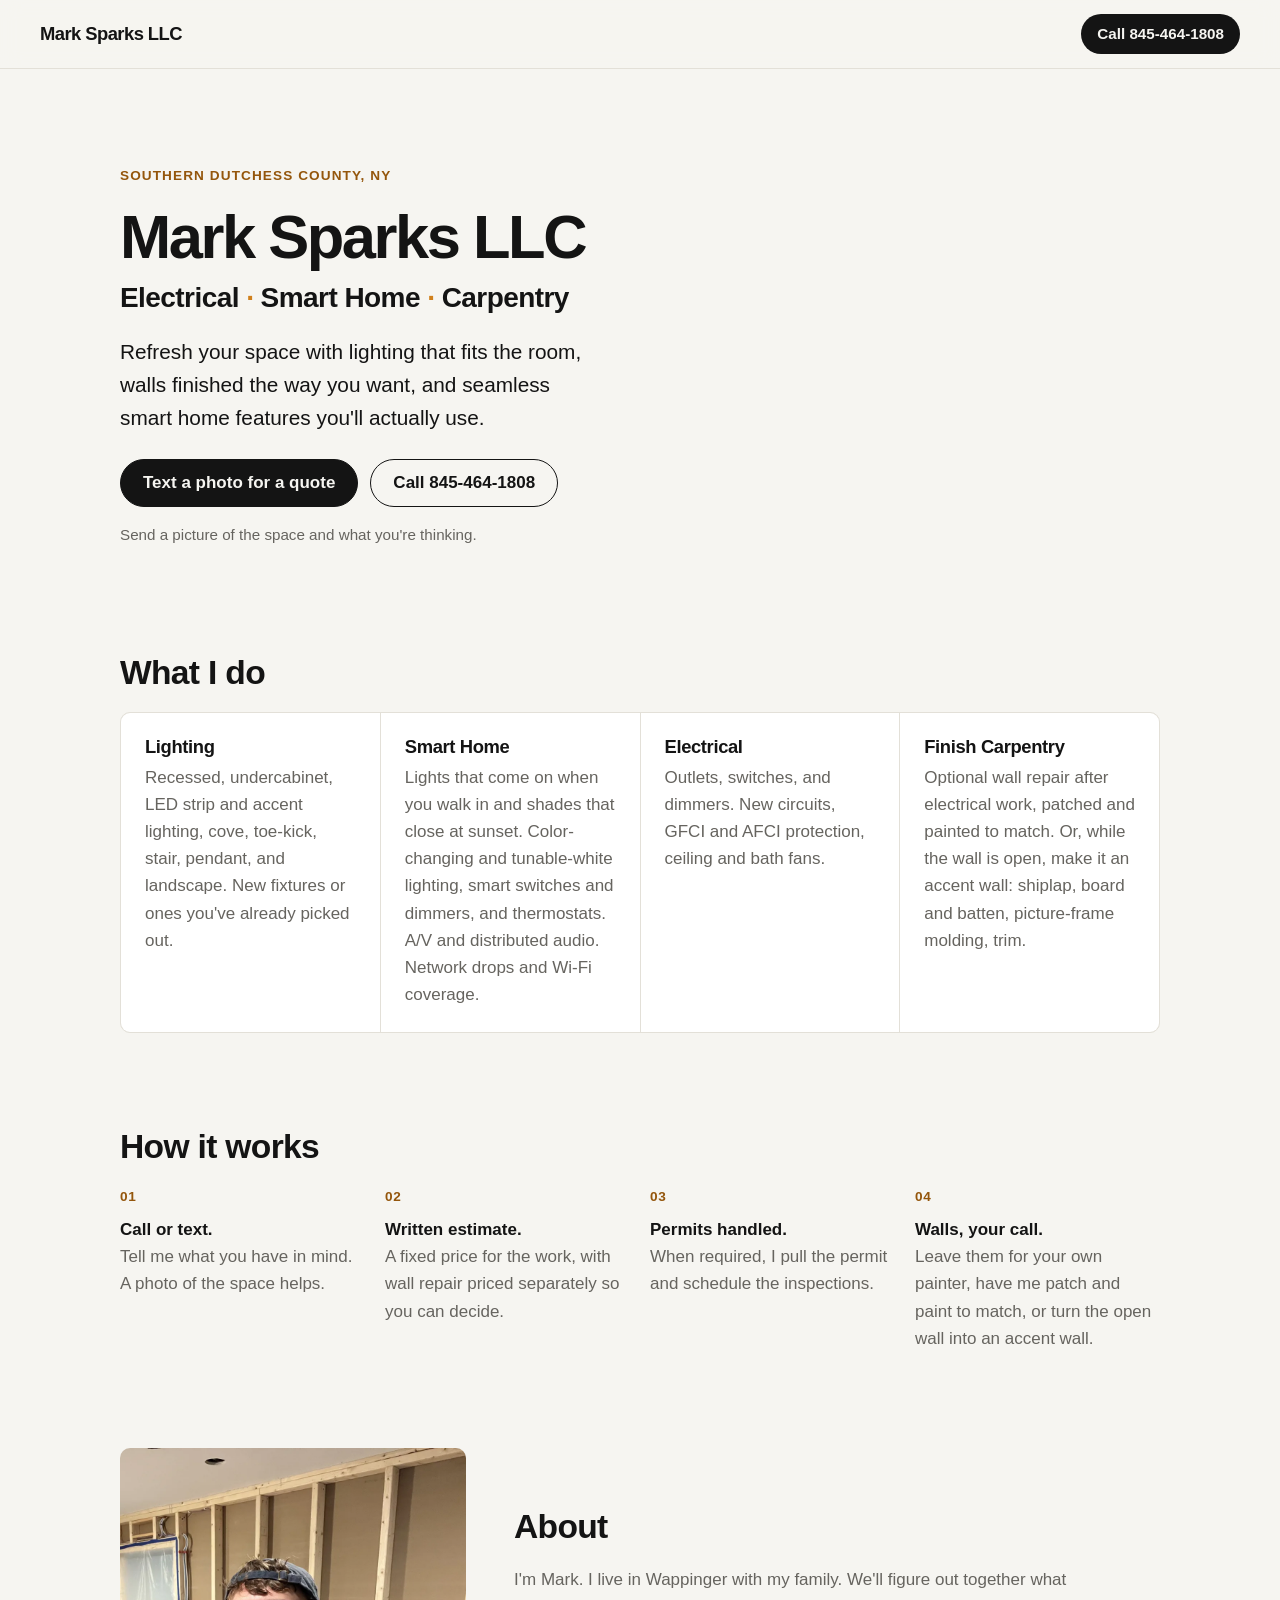
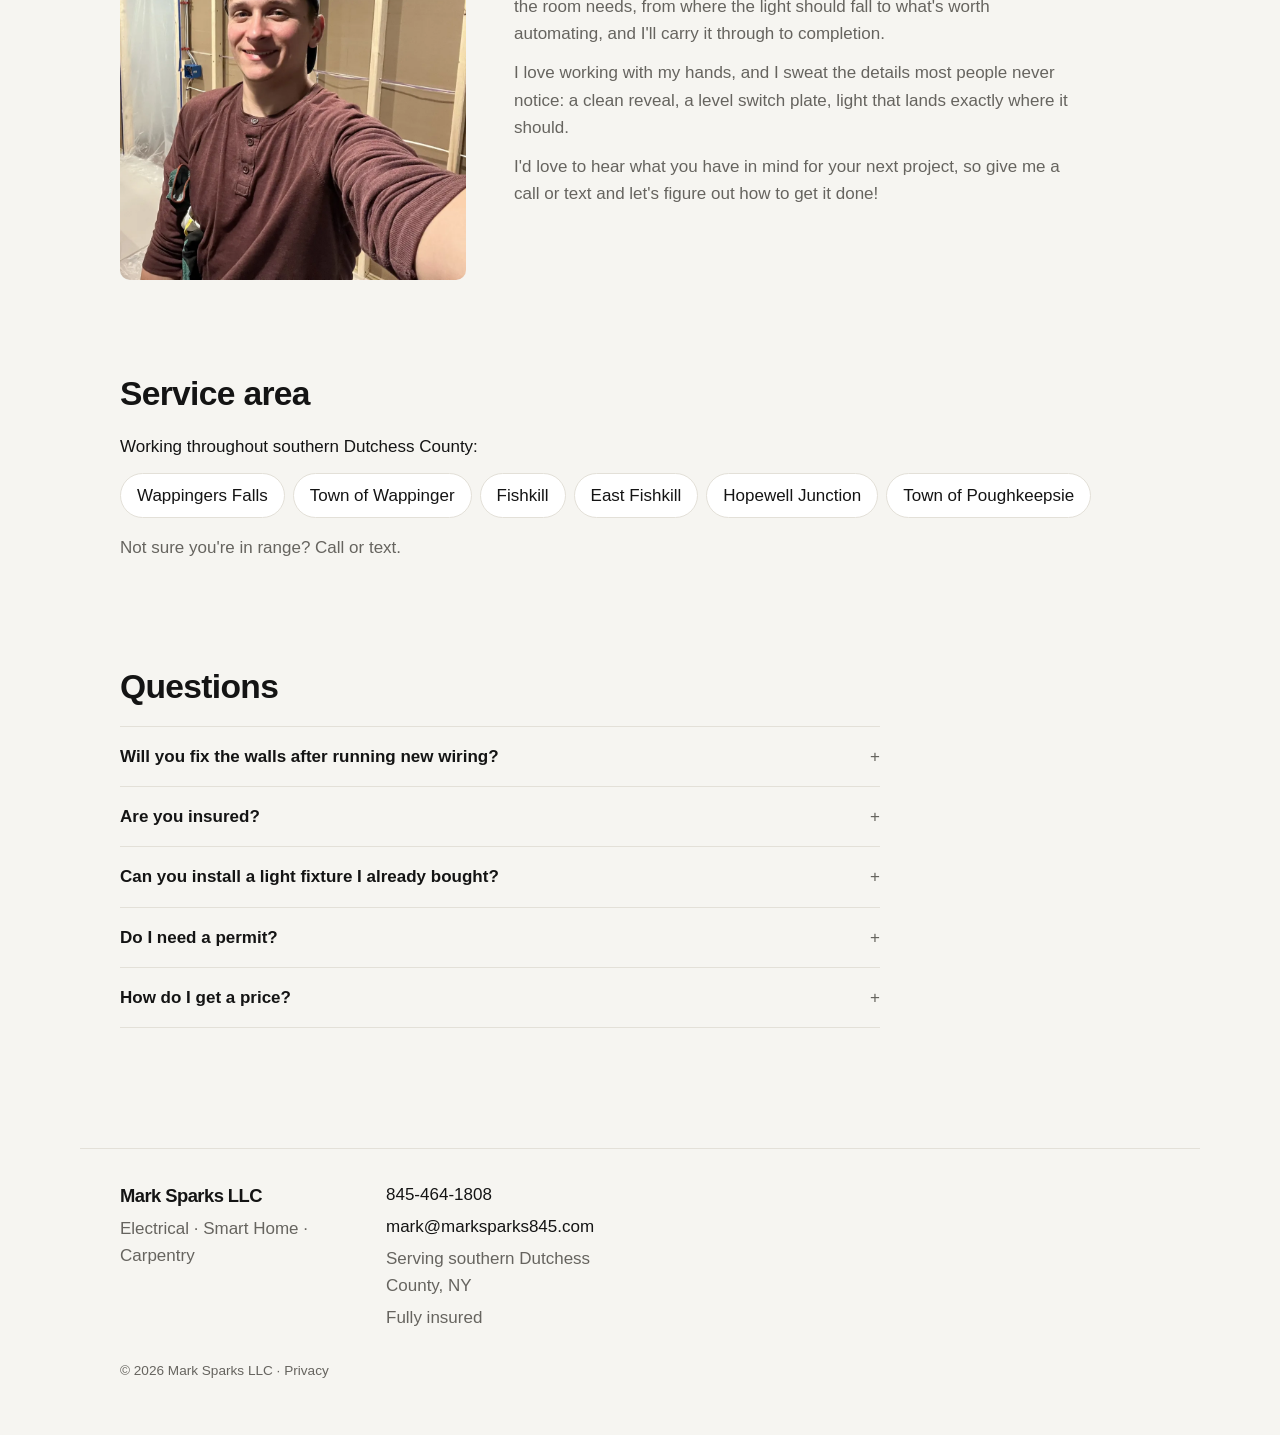
==== src/index.html @ 353a333c "Show the full name, Mark Sparks LLC, in the header, hero, and footer Headline and trades line are si" ====
<!doctype html>
<html lang="en">
<head>
  <meta charset="utf-8">
  <meta name="viewport" content="width=device-width, initial-scale=1">
  <meta http-equiv="Content-Security-Policy" content="default-src 'none'; script-src 'self' https://*.googletagmanager.com; style-src 'self'; img-src 'self' https://*.google-analytics.com https://*.googletagmanager.com; connect-src https://*.google-analytics.com https://*.analytics.google.com https://*.googletagmanager.com; base-uri 'none'; form-action 'none'">
  <meta name="referrer" content="strict-origin-when-cross-origin">
  <title>Mark Sparks · Electrical, Smart Home &amp; Carpentry · Wappingers Falls, NY</title>
  <meta name="description" content="Residential electrical, lighting, smart home, and finish carpentry in southern Dutchess County: Wappingers Falls, Fishkill, East Fishkill, Hopewell Junction, and the Town of Poughkeepsie. Wall repair and accent walls available as an add-on.">
  <link rel="canonical" href="https://marksparks845.com/">

  <meta property="og:type" content="website">
  <meta property="og:title" content="Mark Sparks · Electrical, Smart Home, Carpentry">
  <meta property="og:description" content="Lighting, electrical, and smart home work in southern Dutchess County. Wall repair and accent walls available too.">
  <meta property="og:url" content="https://marksparks845.com/">
  <meta property="og:image" content="https://marksparks845.com/photos/og.jpg">
  <meta name="twitter:card" content="summary_large_image">

  <link rel="icon" type="image/png" sizes="32x32" href="icons/favicon-32.png">
  <link rel="icon" type="image/png" sizes="192x192" href="icons/icon-192.png">
  <link rel="apple-touch-icon" href="icons/apple-touch-icon.png">
  <meta name="theme-color" content="#f6f5f1">
  <link rel="stylesheet" href="styles.css">
  <script src="analytics.js" defer></script>

  <script type="application/ld+json">
  {
    "@context": "https://schema.org",
    "@type": "Electrician",
    "name": "Mark Sparks",
    "legalName": "Mark Sparks LLC",
    "url": "https://marksparks845.com/",
    "telephone": "+1-845-464-1808",
    "email": "mark@marksparks845.com",
    "image": "https://marksparks845.com/photos/og.jpg",
    "areaServed": [
      { "@type": "Place", "name": "Wappingers Falls, NY" },
      { "@type": "Place", "name": "Town of Wappinger, NY" },
      { "@type": "Place", "name": "Fishkill, NY" },
      { "@type": "Place", "name": "East Fishkill, NY" },
      { "@type": "Place", "name": "Hopewell Junction, NY" },
      { "@type": "Place", "name": "Town of Poughkeepsie, NY" }
    ],
    "knowsAbout": ["Lighting installation", "Recessed lighting", "Undercabinet lighting", "LED strip lighting", "Color-changing lighting", "Smart home", "Electrical wiring", "Finish carpentry", "Accent walls"]
  }
  </script>
</head>
<body>

<header class="bar">
  <a class="wordmark" href="#top">Mark Sparks LLC</a>
  <a class="bar-call" href="tel:+18454641808" aria-label="Call 845-464-1808">Call 845-464-1808</a>
</header>

<main id="top">

  <section class="hero">
    <div class="hero-text">
      <p class="eyebrow">Southern Dutchess County, NY</p>
      <h1>Mark Sparks LLC</h1>
      <p class="trades">Electrical <span class="dot" aria-hidden="true">·</span> Smart&nbsp;Home <span class="dot" aria-hidden="true">·</span> Carpentry</p>
      <p class="pitch">Refresh your space with lighting that fits the room, walls finished the way you want, and seamless smart home features you'll actually use.</p>
      <div class="actions">
        <a class="btn btn-primary" href="sms:+18454641808?&amp;body=Hi%20Mark%2C%20here%27s%20a%20photo%20of%20the%20project%3A%20">Text a photo for a quote</a>
        <a class="btn" href="tel:+18454641808">Call 845-464-1808</a>
      </div>
      <p class="hint">Send a picture of the space and what you're thinking.</p>
    </div>

    <figure class="carousel" id="carousel" aria-roledescription="carousel" aria-label="Recent work">
      <div class="car-frame">
        <button class="car-open" id="car-open" type="button" aria-label="View larger">
          <img id="car-img" alt="" sizes="(min-width: 900px) 50vw, 100vw">
        </button>
        <button class="car-nav car-prev" id="car-prev" type="button" aria-label="Previous photo">‹</button>
        <button class="car-nav car-next" id="car-next" type="button" aria-label="Next photo">›</button>
      </div>
      <figcaption class="car-cap">
        <span id="car-cap" aria-live="polite"></span>
        <span class="car-count" id="car-count"></span>
      </figcaption>
    </figure>
  </section>

  <section class="services" id="services">
    <h2>What I do</h2>
    <div class="service-grid">
      <article>
        <h3>Lighting</h3>
        <p>Recessed, undercabinet, LED strip and accent lighting, cove, toe-kick, stair, pendant, and landscape. New fixtures or ones you've already picked out.</p>
      </article>
      <article>
        <h3>Smart Home</h3>
        <p>Lights that come on when you walk in and shades that close at sunset. Color-changing and tunable-white lighting, smart switches and dimmers, and thermostats. A/V and distributed audio. Network drops and Wi-Fi coverage.</p>
      </article>
      <article>
        <h3>Electrical</h3>
        <p>Outlets, switches, and dimmers. New circuits, GFCI and AFCI protection, ceiling and bath fans.</p>
      </article>
      <article>
        <h3>Finish Carpentry</h3>
        <p>Optional wall repair after electrical work, patched and painted to match. Or, while the wall is open, make it an accent wall: shiplap, board and batten, picture-frame molding, trim.</p>
      </article>
    </div>
  </section>

  <section class="work" id="work" aria-labelledby="work-h" hidden>
    <h2 id="work-h">Recent work</h2>
    <div class="gallery" id="gallery"></div>
    <div class="gallery-sentinel" id="gallery-sentinel" aria-hidden="true"></div>
  </section>

  <section class="how">
    <h2>How it works</h2>
    <ol class="steps">
      <li><strong>Call or text.</strong> Tell me what you have in mind. A photo of the space helps.</li>
      <li><strong>Written estimate.</strong> A fixed price for the work, with wall repair priced separately so you can decide.</li>
      <li><strong>Permits handled.</strong> When required, I pull the permit and schedule the inspections.</li>
      <li><strong>Walls, your call.</strong> Leave them for your own painter, have me patch and paint to match, or turn the open wall into an accent wall.</li>
    </ol>
  </section>

  <section class="about" id="about">
    <figure class="about-photo">
      <img src="photos/about-1200.webp" alt="Mark on a job, standing in front of a framed wall with new wiring run through the studs" width="960" height="1200" loading="lazy">
    </figure>
    <div class="about-text">
      <h2>About</h2>
      <p>I'm Mark. I live in Wappinger with my family. We'll figure out together what the room needs, from where the light should fall to what's worth automating, and I'll carry it through to completion.</p>
      <p>I love working with my hands, and I sweat the details most people never notice: a clean reveal, a level switch plate, light that lands exactly where it should.</p>
      <p>I'd love to hear what you have in mind for your next project, so give me a call or text and let's figure out how to get it done!</p>
    </div>
  </section>

  <section class="area" id="area">
    <h2>Service area</h2>
    <p>Working throughout southern Dutchess County:</p>
    <ul class="towns">
      <li>Wappingers Falls</li>
      <li>Town of Wappinger</li>
      <li>Fishkill</li>
      <li>East Fishkill</li>
      <li>Hopewell Junction</li>
      <li>Town of Poughkeepsie</li>
    </ul>
    <p class="muted">Not sure you're in range? Call or text.</p>
  </section>

  <section class="faq" id="faq">
    <h2>Questions</h2>
    <details>
      <summary>Will you fix the walls after running new wiring?</summary>
      <p>If you want me to. Wall repair is its own line on the estimate, so you can have me patch, sand, and paint to match, handle it yourself, or turn it into an accent wall while it's open.</p>
    </details>
    <details>
      <summary>Are you insured?</summary>
      <p>Yes, fully insured. I can send a certificate of insurance before the job starts.</p>
    </details>
    <details>
      <summary>Can you install a light fixture I already bought?</summary>
      <p>Yes, as long as it's UL or ETL listed. Look for the mark on the box or the label. The National Electrical Code (NEC) requires listed fixtures, and a lot of what's sold on online marketplaces isn't. If you're not sure, send me the link before you buy, or I can source one for you.</p>
    </details>
    <details>
      <summary>Do I need a permit?</summary>
      <p>It depends on the scope of the work. If your job needs one, I handle the application and the town inspection.</p>
    </details>
    <details>
      <summary>How do I get a price?</summary>
      <p>Call or text and tell me what you have in mind. A photo of the space helps. I'll follow up to talk it through or set up a time to take a look.</p>
    </details>
  </section>

</main>

<footer class="footer">
  <div>
    <p class="wordmark">Mark Sparks LLC</p>
    <p class="muted">Electrical · Smart Home · Carpentry</p>
  </div>
  <div>
    <p><a href="tel:+18454641808">845-464-1808</a></p>
    <p><a href="mailto:mark@marksparks845.com">mark@marksparks845.com</a></p>
    <p class="muted">Serving southern Dutchess County, NY</p>
    <p class="muted">Fully insured</p>
  </div>
  <p class="legal muted">© <span id="year">2026</span> Mark Sparks LLC · <a href="privacy.html">Privacy</a></p>
</footer>

<dialog class="lightbox" id="lightbox" aria-label="Photo viewer">
  <button class="lb-close" data-lb="close" aria-label="Close">×</button>
  <button class="lb-nav lb-prev" data-lb="prev" aria-label="Previous photo">‹</button>
  <figure>
    <img id="lb-img" alt="">
    <figcaption id="lb-cap"></figcaption>
  </figure>
  <button class="lb-nav lb-next" data-lb="next" aria-label="Next photo">›</button>
</dialog>

<script src="gallery.js"></script>
<script src="app.js"></script>
</body>
</html>
---- src/styles.css ----
:root {
  --bg: #f6f5f1;
  --surface: #ffffff;
  --ink: #141414;
  --muted: #66645f;
  --line: #e3e0d8;
  --accent: #d0801c;       /* warm lamp amber, decorative only */
  --accent-ink: #94560c;   /* amber dark enough for text */
  --radius: 10px;
  --max: 1120px;
  --gutter: clamp(16px, 4vw, 40px);
  --font: "Inter", -apple-system, BlinkMacSystemFont, "SF Pro Text", "Segoe UI", Roboto,
          "Helvetica Neue", Arial, sans-serif;
}

*, *::before, *::after { box-sizing: border-box; }

html { scroll-behavior: smooth; -webkit-text-size-adjust: 100%; }

body {
  margin: 0;
  background: var(--bg);
  color: var(--ink);
  font: 17px/1.6 var(--font);
  -webkit-font-smoothing: antialiased;
}

img { max-width: 100%; display: block; }
a { color: inherit; }

h1, h2, h3 { line-height: 1.1; letter-spacing: -0.02em; margin: 0; }
h2 { font-size: clamp(1.6rem, 3vw, 2.1rem); font-weight: 650; margin-bottom: 1.25rem; }
h3 { font-size: 1.15rem; font-weight: 650; margin-bottom: 0.4rem; }
p { margin: 0 0 0.75rem; }

.muted { color: var(--muted); }

/* ---------- Top bar ---------- */

.bar {
  position: sticky; top: 0; z-index: 10;
  display: flex; justify-content: space-between; align-items: center;
  padding: 14px var(--gutter);
  background: color-mix(in srgb, var(--bg) 88%, transparent);
  backdrop-filter: saturate(1.4) blur(10px);
  -webkit-backdrop-filter: saturate(1.4) blur(10px);
  border-bottom: 1px solid var(--line);
}
.wordmark {
  font-weight: 750; letter-spacing: -0.03em; font-size: 1.15rem;
  text-decoration: none; margin: 0;
}
@media (max-width: 374px) {
  .wordmark { font-size: 1rem; }
  .bar-call { padding: 0 12px; font-size: 0.85rem; }
}
.bar-call {
  display: inline-flex; align-items: center;
  min-height: 40px; padding: 0 16px;
  border-radius: 999px;
  background: var(--ink); color: var(--bg);
  font-weight: 600; font-size: 0.95rem; text-decoration: none;
  font-variant-numeric: tabular-nums;
}

/* ---------- Layout ---------- */

main > section {
  max-width: var(--max);
  margin: 0 auto;
  padding: clamp(48px, 8vw, 96px) var(--gutter) 0;
  scroll-margin-top: 64px;  /* clear the sticky bar on anchor jumps */
}

/* ---------- Hero ---------- */

.hero {
  display: grid;
  grid-template-columns: minmax(0, 1fr);
  gap: clamp(32px, 5vw, 64px);
  align-items: center;
}
@media (min-width: 900px) {
  .hero { grid-template-columns: minmax(0, 1fr) minmax(0, 1fr); }
}

.eyebrow {
  color: var(--accent-ink);
  font-weight: 600; font-size: 0.85rem;
  letter-spacing: 0.08em; text-transform: uppercase;
  margin-bottom: 1rem;
}
.hero h1 {
  font-size: clamp(2.1rem, 10.5vw, 5rem);
  font-weight: 750;
  letter-spacing: -0.04em;
  margin-bottom: 0.6rem;
}
.trades {
  font-size: clamp(1rem, 5.2vw, 2rem);
  font-weight: 600;
  letter-spacing: -0.02em;
  line-height: 1.25;
  margin-bottom: 1.25rem;
}
.dot { color: var(--accent); }
@media (min-width: 900px) {
  /* Half-width column: keep the name and the trades each on one line */
  .hero h1 { font-size: clamp(2.6rem, 4.8vw, 4rem); }
  .trades { font-size: clamp(1.3rem, 2.2vw, 1.75rem); white-space: nowrap; }
}
.pitch { font-size: clamp(1.1rem, 2vw, 1.3rem); color: var(--ink); max-width: 40ch; }
.hint { color: var(--muted); font-size: 0.95rem; max-width: 60ch; margin-top: 1rem; }

.actions { display: flex; flex-wrap: wrap; gap: 12px; margin-top: 1.5rem; }
.btn {
  display: inline-flex; align-items: center; justify-content: center;
  min-height: 48px; padding: 0 22px;
  border-radius: 999px;
  border: 1.5px solid var(--ink);
  font-weight: 600; text-decoration: none;
  transition: transform 0.15s ease, background 0.15s ease;
}
.btn:hover { transform: translateY(-1px); }
.btn-primary { background: var(--ink); color: var(--bg); }
@media (max-width: 599px) {
  .actions .btn { flex: 1 1 100%; }
}


/* ---------- Carousel ---------- */

.carousel { margin: 0; }
.car-frame {
  position: relative;
  aspect-ratio: 4 / 3;
  border-radius: var(--radius);
  overflow: hidden;
  background: var(--line);
}
.car-open {
  display: block; width: 100%; height: 100%;
  padding: 0; border: 0; background: none; cursor: zoom-in;
}
.car-open img {
  width: 100%; height: 100%; object-fit: cover;
  transition: opacity 0.25s ease;
}
.car-open img.fading { opacity: 0; }
.car-open img.portrait { object-fit: contain; }
.car-nav {
  position: absolute; top: 50%; transform: translateY(-50%);
  width: 44px; height: 44px; border-radius: 50%; border: 0;
  background: rgba(246, 245, 241, 0.88); color: var(--ink);
  font: 400 1.6rem/1 var(--font); cursor: pointer;
  display: grid; place-items: center; padding-bottom: 3px;
  box-shadow: 0 1px 4px rgba(0, 0, 0, 0.15);
}
.car-nav:hover { background: #fff; }
.car-prev { left: 12px; }
.car-next { right: 12px; }
.car-cap {
  display: flex; justify-content: space-between; align-items: baseline; gap: 16px;
  min-height: 3.2em;              /* room for a two-line caption without the page jumping */
  padding-top: 10px;
  color: var(--muted); font-size: 0.95rem; line-height: 1.4;
}
.car-count { flex: none; font-variant-numeric: tabular-nums; font-size: 0.85rem; }

/* ---------- Services ---------- */

.service-grid {
  display: grid;
  grid-template-columns: 1fr;
  gap: 1px;
  background: var(--line);
  border: 1px solid var(--line);
  border-radius: var(--radius);
  overflow: hidden;
}
.service-grid article { background: var(--surface); padding: 24px; }
.service-grid p { color: var(--muted); margin: 0; }

/* ---------- Gallery ---------- */

.gallery {
  display: grid;
  grid-template-columns: repeat(auto-fill, minmax(min(100%, 260px), 1fr));
  gap: 12px;
}
.tile {
  position: relative; display: block;
  padding: 0; border: 0; cursor: zoom-in;
  background: var(--line);
  border-radius: var(--radius); overflow: hidden;
  aspect-ratio: 4 / 3;
}
.tile img {
  width: 100%; height: 100%; object-fit: cover;
  transition: transform 0.4s ease, opacity 0.4s ease;
  opacity: 0;
}
.tile img.loaded { opacity: 1; }
.tile:hover img { transform: scale(1.03); }
.tile-cap {
  position: absolute; inset: auto 0 0 0;
  padding: 28px 12px 10px;
  color: #fff; font-size: 0.85rem; text-align: left; line-height: 1.3;
  background: linear-gradient(transparent, rgba(0,0,0,0.55));
}
.tile-cap span { display: block; opacity: 0.8; font-size: 0.78rem; }
.gallery-sentinel { height: 1px; }
@media (max-width: 599px) {
  .gallery { grid-template-columns: repeat(2, minmax(0, 1fr)); gap: 8px; }
  .tile-cap { font-size: 0.75rem; padding: 20px 8px 6px; }
  .tile-cap span { display: none; }
}

/* ---------- How it works ---------- */

.steps {
  list-style: none; padding: 0; margin: 0;
  display: grid; gap: 20px;
  grid-template-columns: 1fr;
  counter-reset: step;
}
.steps li { counter-increment: step; color: var(--muted); }
.steps li::before {
  content: counter(step, decimal-leading-zero);
  display: block; margin-bottom: 0.5rem;
  color: var(--accent-ink); font-weight: 700; font-size: 0.85rem; letter-spacing: 0.05em;
}
.steps strong { color: var(--ink); display: block; }

/* Four-item rows: 4 across, 2x2, or stacked */
@media (min-width: 600px) {
  .service-grid, .steps { grid-template-columns: repeat(2, minmax(0, 1fr)); }
}
@media (min-width: 1000px) {
  .service-grid, .steps { grid-template-columns: repeat(4, minmax(0, 1fr)); }
}

/* ---------- About ---------- */

.about { display: grid; gap: clamp(24px, 4vw, 48px); align-items: center; }
.about-text { max-width: 60ch; }
.about-text p { color: var(--muted); }
.about-photo { margin: 0; }
.about-photo img { width: 100%; height: auto; border-radius: var(--radius); }
@media (max-width: 899px) {
  .about-photo { max-width: 360px; order: 1; }
}
@media (min-width: 900px) {
  .about:has(.about-photo) { grid-template-columns: minmax(0, 0.75fr) minmax(0, 1.4fr); }
}

/* ---------- Area ---------- */

.towns {
  list-style: none; padding: 0; margin: 0 0 1rem;
  display: flex; flex-wrap: wrap; gap: 8px;
}
.towns li {
  padding: 8px 16px;
  border: 1px solid var(--line); border-radius: 999px;
  background: var(--surface);
  font-weight: 500;
}

/* ---------- FAQ ---------- */

.faq details { border-top: 1px solid var(--line); padding: 16px 0; max-width: 760px; }
.faq details:last-of-type { border-bottom: 1px solid var(--line); }
.faq summary {
  cursor: pointer; font-weight: 600; list-style: none;
  display: flex; justify-content: space-between; gap: 16px;
}
.faq summary::-webkit-details-marker { display: none; }
.faq summary::after { content: "+"; color: var(--muted); font-weight: 400; }
.faq details[open] summary::after { content: "−"; }
.faq details p { color: var(--muted); margin: 0.75rem 0 0; }

/* ---------- Prose (privacy page) ---------- */

.prose > * { max-width: 68ch; }
.prose h1 { font-size: clamp(2rem, 5vw, 2.8rem); font-weight: 750; letter-spacing: -0.03em; margin-bottom: 1.25rem; }
.prose a { text-decoration: underline; text-underline-offset: 2px; }

/* ---------- Footer ---------- */

.footer {
  max-width: var(--max);
  margin: clamp(64px, 10vw, 120px) auto 0;
  padding: 32px var(--gutter) 48px;
  border-top: 1px solid var(--line);
  display: grid; gap: 24px;
  grid-template-columns: repeat(auto-fit, minmax(220px, 1fr));
}
.footer p { margin: 0 0 0.3rem; }
.footer a { text-decoration: none; }
.footer a:hover { text-decoration: underline; }
.legal { grid-column: 1 / -1; font-size: 0.85rem; }

/* ---------- Lightbox ---------- */

.lightbox {
  width: 100vw; height: 100vh; max-width: none; max-height: none;
  margin: 0; padding: 0; border: 0;
  background: rgba(10, 10, 10, 0.94);
  color: #fff;
}
.lightbox[open] { display: flex; align-items: center; justify-content: center; }
.lightbox::backdrop { background: transparent; }
.lightbox figure { margin: 0; max-width: 92vw; }
.lightbox img { max-width: 92vw; max-height: 82vh; width: auto; height: auto; margin: 0 auto; border-radius: 6px; }
.lightbox figcaption { text-align: center; margin-top: 12px; font-size: 0.95rem; opacity: 0.85; }
.lightbox button {
  position: absolute; background: none; border: 0; color: #fff;
  font: 300 2.5rem/1 var(--font); cursor: pointer; padding: 16px; opacity: 0.8;
}
.lightbox button:hover { opacity: 1; }
.lb-close { top: 8px; right: 12px; }
.lb-prev { left: 4px; top: 50%; transform: translateY(-50%); }
.lb-next { right: 4px; top: 50%; transform: translateY(-50%); }

@media (prefers-reduced-motion: reduce) {
  * { transition: none !important; scroll-behavior: auto !important; }
}
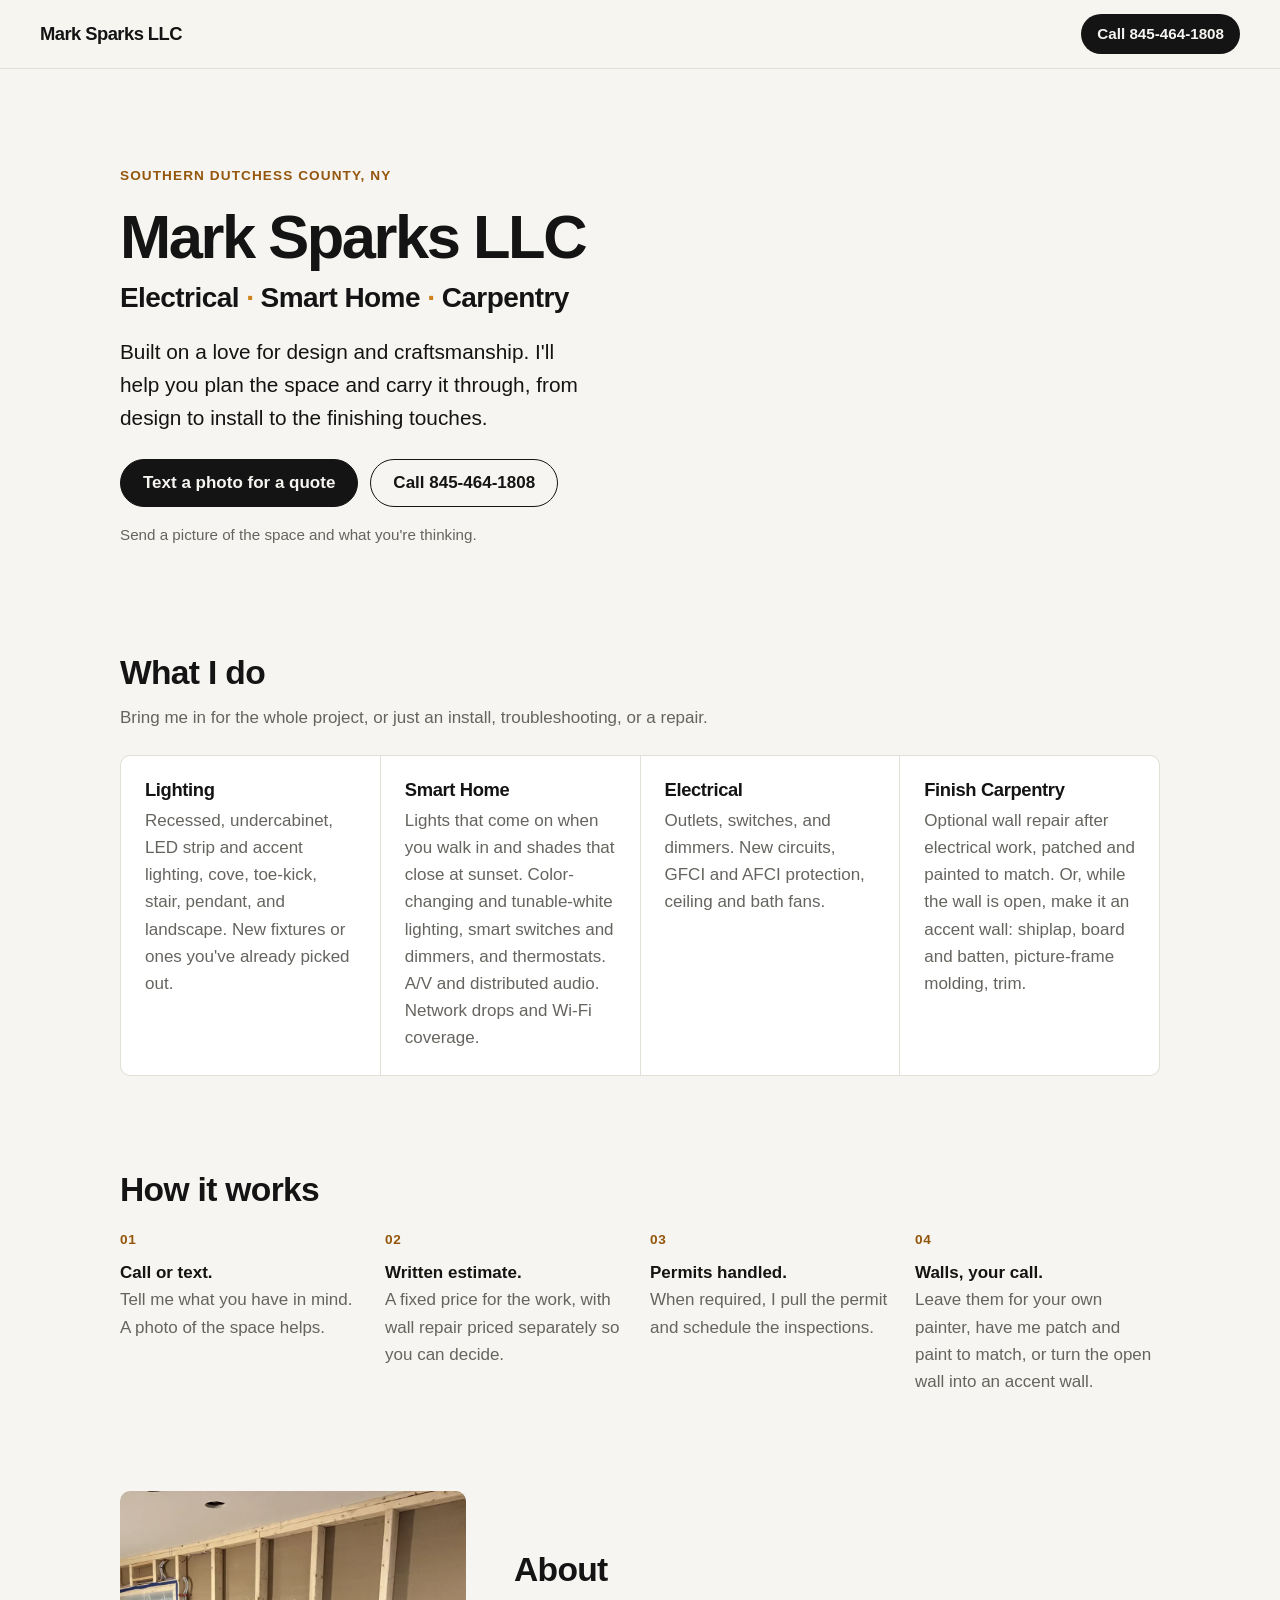
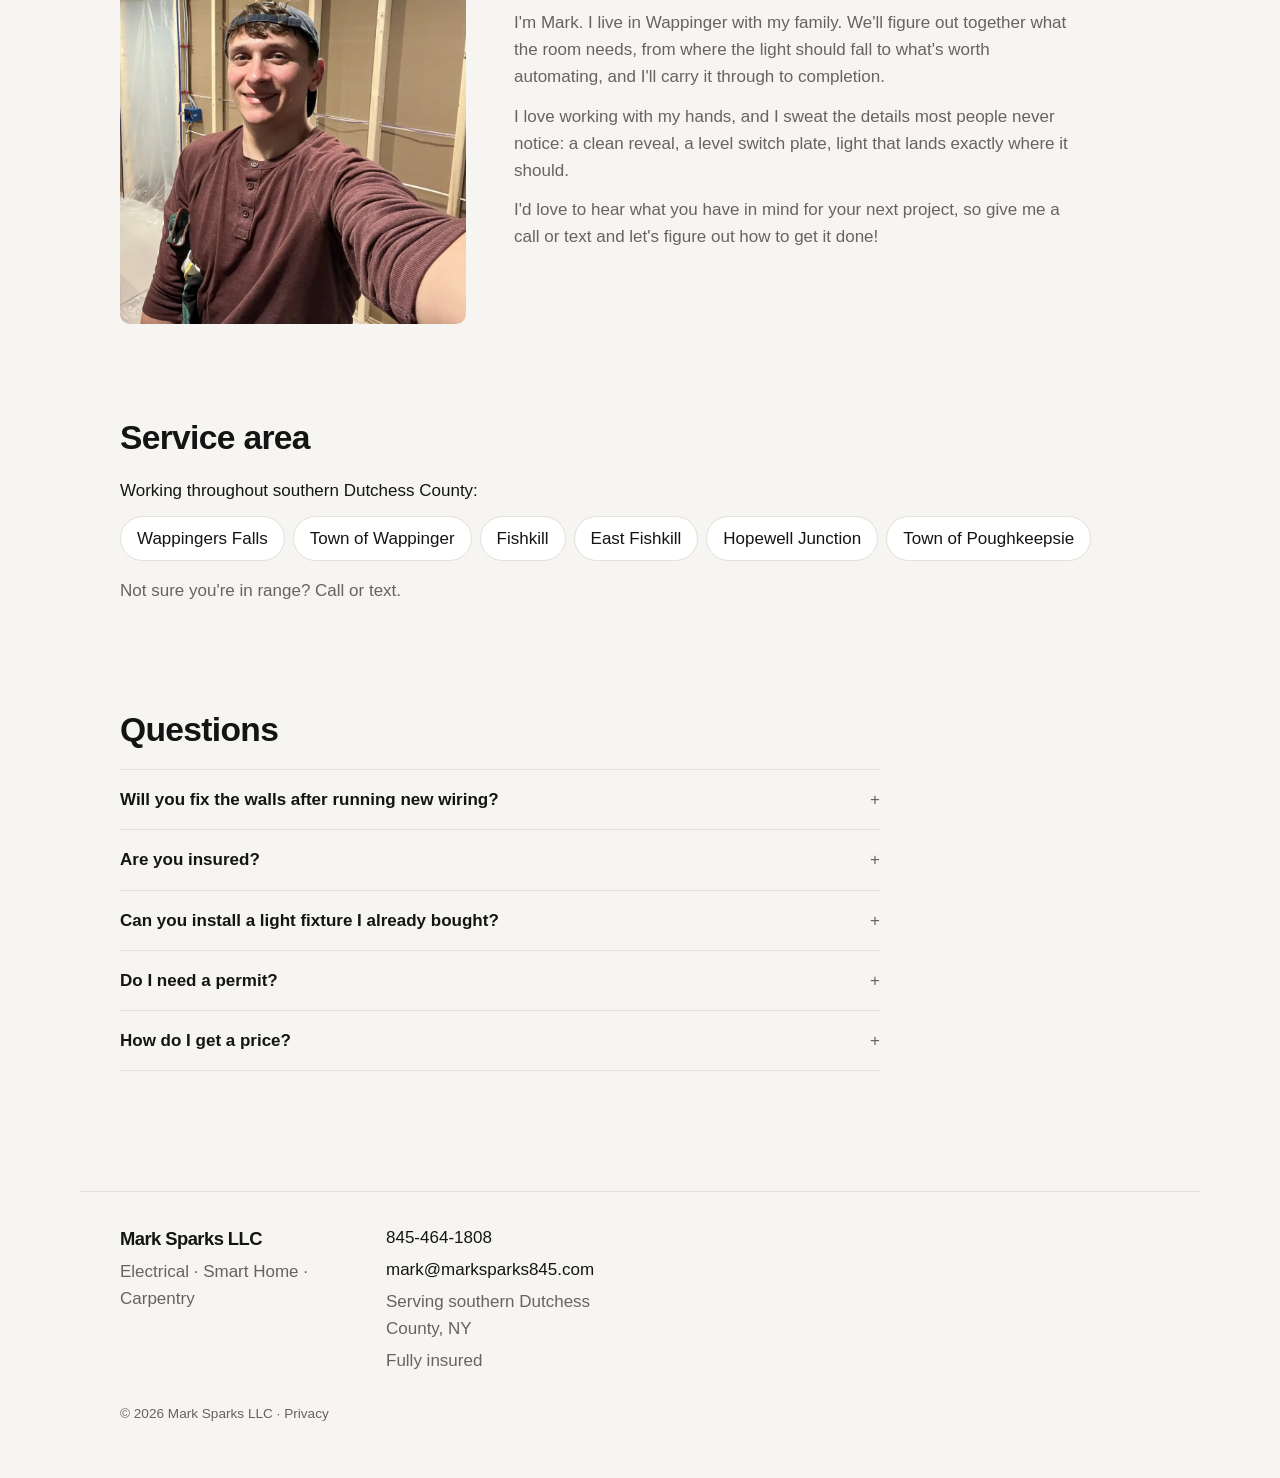
==== commit 09d4dc74: "Lead with design and craftsmanship; small jobs welcome under What I do Co-Authored-By: Claude Opus 5" ====
--- a/src/index.html
+++ b/src/index.html
@@ -59,7 +59,7 @@
       <p class="eyebrow">Southern Dutchess County, NY</p>
       <h1>Mark Sparks LLC</h1>
       <p class="trades">Electrical <span class="dot" aria-hidden="true">·</span> Smart&nbsp;Home <span class="dot" aria-hidden="true">·</span> Carpentry</p>
-      <p class="pitch">Refresh your space with lighting that fits the room, walls finished the way you want, and seamless smart home features you'll actually use.</p>
+      <p class="pitch">Built on a love for design and craftsmanship. I'll help you plan the space and carry it through, from design to install to the finishing touches.</p>
       <div class="actions">
         <a class="btn btn-primary" href="sms:+18454641808?&amp;body=Hi%20Mark%2C%20here%27s%20a%20photo%20of%20the%20project%3A%20">Text a photo for a quote</a>
         <a class="btn" href="tel:+18454641808">Call 845-464-1808</a>
@@ -84,6 +84,7 @@
 
   <section class="services" id="services">
     <h2>What I do</h2>
+    <p class="lead">Bring me in for the whole project, or just an install, troubleshooting, or a repair.</p>
     <div class="service-grid">
       <article>
         <h3>Lighting</h3>
--- a/src/styles.css
+++ b/src/styles.css
@@ -169,6 +169,8 @@
 
 /* ---------- Services ---------- */
 
+.services .lead { color: var(--muted); max-width: 90ch; margin: -0.5rem 0 1.5rem; }
+
 .service-grid {
   display: grid;
   grid-template-columns: 1fr;
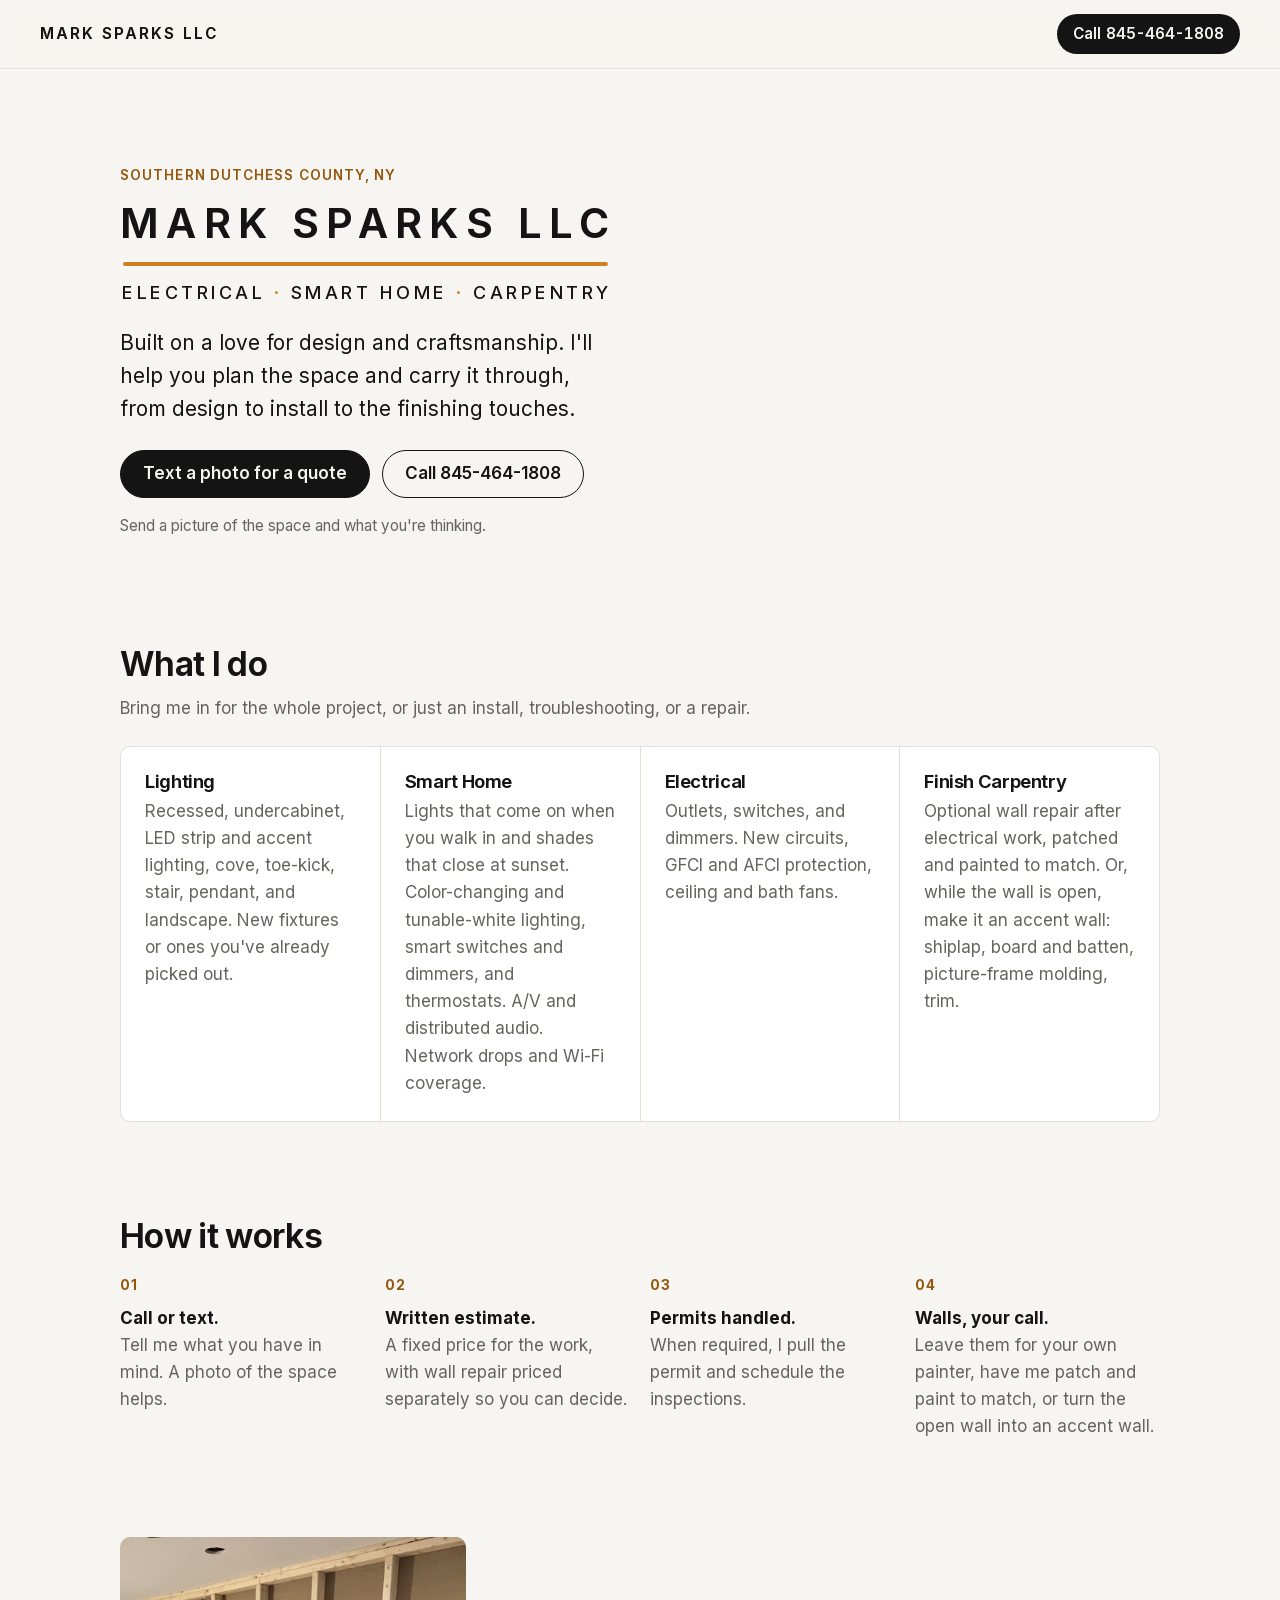
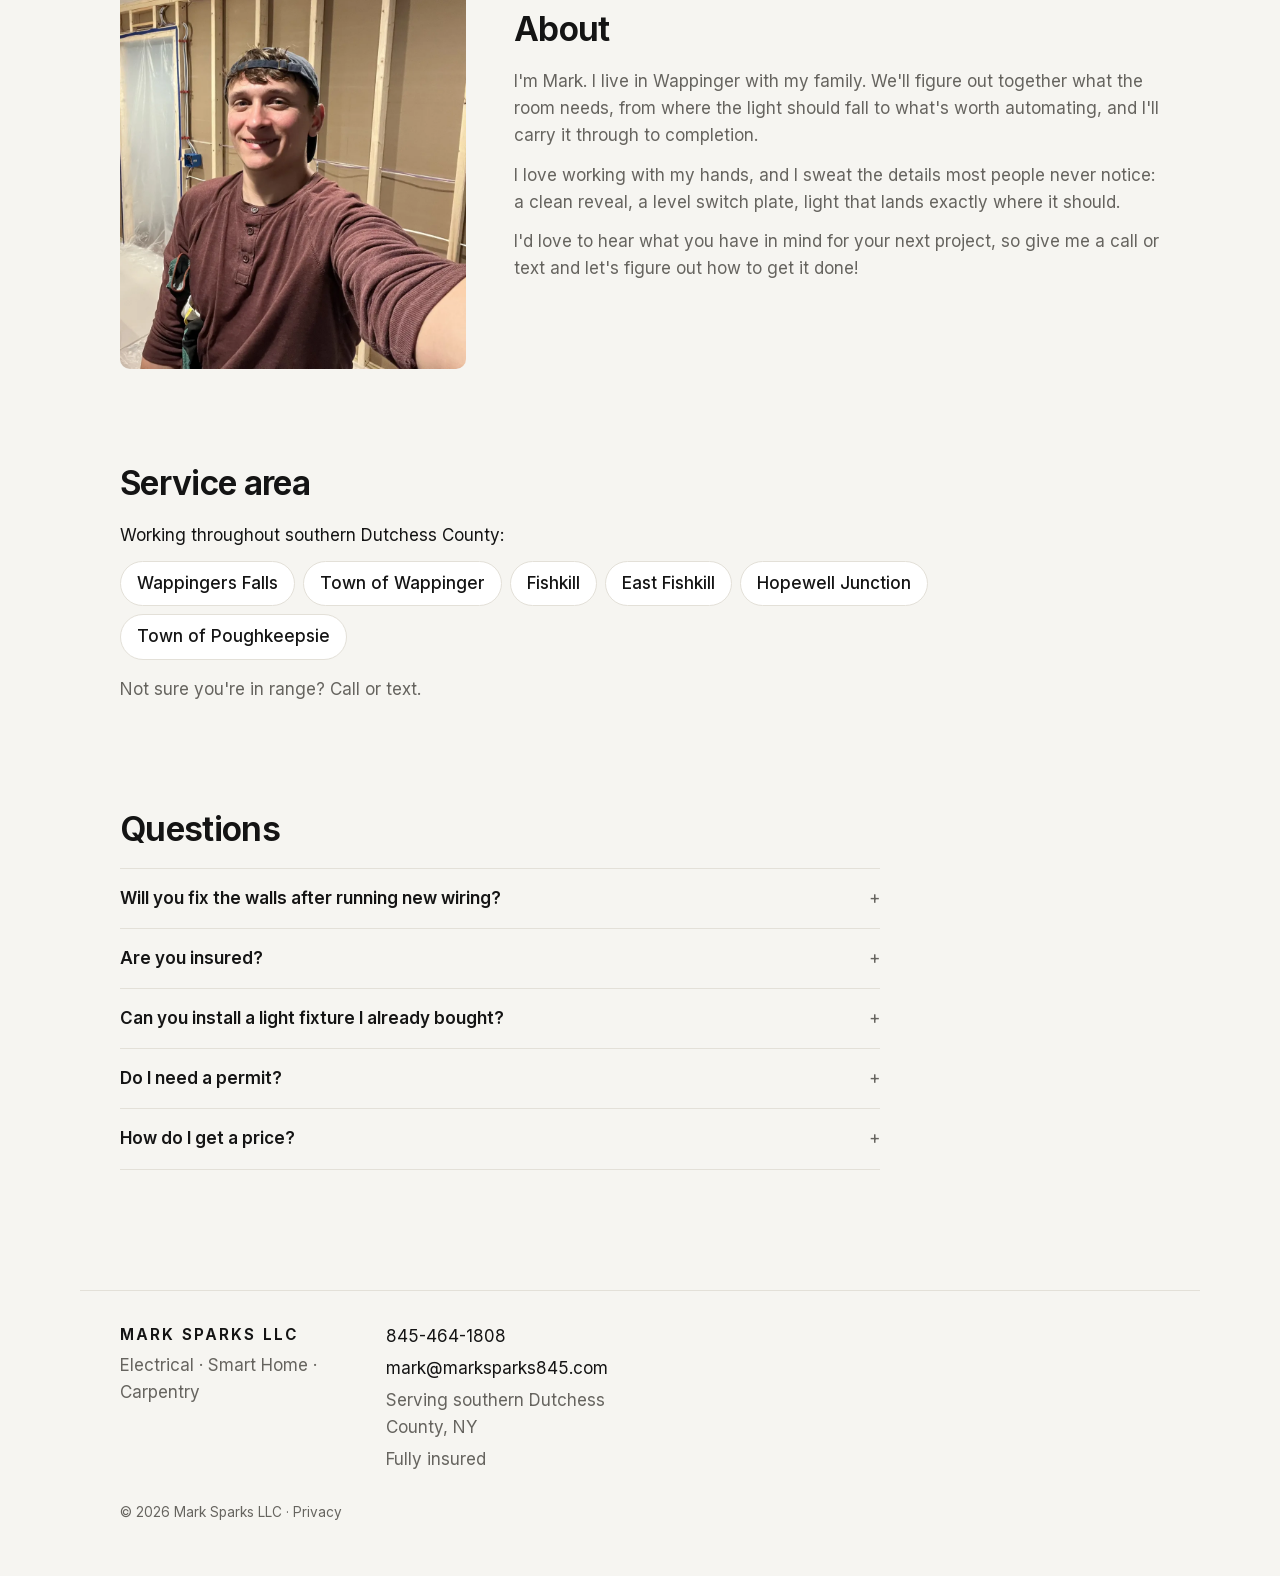
==== commit 6ae45297: "Align the site with the Google logo and cover Load Inter so the site matches the logo's typography. " ====
--- a/src/index.html
+++ b/src/index.html
@@ -3,7 +3,7 @@
 <head>
   <meta charset="utf-8">
   <meta name="viewport" content="width=device-width, initial-scale=1">
-  <meta http-equiv="Content-Security-Policy" content="default-src 'none'; script-src 'self' https://*.googletagmanager.com; style-src 'self'; img-src 'self' https://*.google-analytics.com https://*.googletagmanager.com; connect-src https://*.google-analytics.com https://*.analytics.google.com https://*.googletagmanager.com; base-uri 'none'; form-action 'none'">
+  <meta http-equiv="Content-Security-Policy" content="default-src 'none'; font-src 'self'; script-src 'self' https://*.googletagmanager.com; style-src 'self'; img-src 'self' https://*.google-analytics.com https://*.googletagmanager.com; connect-src https://*.google-analytics.com https://*.analytics.google.com https://*.googletagmanager.com; base-uri 'none'; form-action 'none'">
   <meta name="referrer" content="strict-origin-when-cross-origin">
   <title>Mark Sparks · Electrical, Smart Home &amp; Carpentry · Wappingers Falls, NY</title>
   <meta name="description" content="Residential electrical, lighting, smart home, and finish carpentry in southern Dutchess County: Wappingers Falls, Fishkill, East Fishkill, Hopewell Junction, and the Town of Poughkeepsie. Wall repair and accent walls available as an add-on.">
@@ -49,7 +49,7 @@
 
 <header class="bar">
   <a class="wordmark" href="#top">Mark Sparks LLC</a>
-  <a class="bar-call" href="tel:+18454641808" aria-label="Call 845-464-1808">Call 845-464-1808</a>
+  <a class="bar-call" href="tel:+18454641808" aria-label="Call 845-464-1808">Call<span class="bar-num">845-464-1808</span></a>
 </header>
 
 <main id="top">
@@ -58,6 +58,7 @@
     <div class="hero-text">
       <p class="eyebrow">Southern Dutchess County, NY</p>
       <h1>Mark Sparks LLC</h1>
+      <div class="brand-rule" aria-hidden="true"></div>
       <p class="trades">Electrical <span class="dot" aria-hidden="true">·</span> Smart&nbsp;Home <span class="dot" aria-hidden="true">·</span> Carpentry</p>
       <p class="pitch">Built on a love for design and craftsmanship. I'll help you plan the space and carry it through, from design to install to the finishing touches.</p>
       <div class="actions">
--- a/src/styles.css
+++ b/src/styles.css
@@ -1,3 +1,10 @@
+@font-face {
+  font-family: "Inter";
+  src: url("fonts/inter-latin.woff2") format("woff2");
+  font-weight: 100 900;
+  font-display: swap;
+}
+
 :root {
   --bg: #f6f5f1;
   --surface: #ffffff;
@@ -46,16 +53,22 @@
   -webkit-backdrop-filter: saturate(1.4) blur(10px);
   border-bottom: 1px solid var(--line);
 }
+.bar { gap: 12px; }
 .wordmark {
-  font-weight: 750; letter-spacing: -0.03em; font-size: 1.15rem;
-  text-decoration: none; margin: 0;
+  font-weight: 650; letter-spacing: 0.14em; font-size: 0.95rem; text-transform: uppercase;
+  text-decoration: none; margin: 0; white-space: nowrap;
+}
+@media (max-width: 480px) {
+  .bar .wordmark { font-size: 0.8rem; letter-spacing: 0.12em; }
+  .bar-call { padding: 0 14px; font-size: 0.85rem; }
 }
 @media (max-width: 374px) {
-  .wordmark { font-size: 1rem; }
+  .bar .wordmark { font-size: 0.72rem; letter-spacing: 0.1em; }
+  .bar-num { display: none; }
   .bar-call { padding: 0 12px; font-size: 0.85rem; }
 }
 .bar-call {
-  display: inline-flex; align-items: center;
+  display: inline-flex; align-items: center; gap: 0.3em; white-space: nowrap; flex: none;
   min-height: 40px; padding: 0 16px;
   border-radius: 999px;
   background: var(--ink); color: var(--bg);
@@ -90,25 +103,25 @@
   letter-spacing: 0.08em; text-transform: uppercase;
   margin-bottom: 1rem;
 }
+/* Brand lockup: name, amber rule, trades line, sharing exact left and right edges.
+   The ratios are Inter's measured ink metrics: the name's ink is 11.74em wide and starts
+   0.07em in; the trades line matches that width at 0.43019x the size, starting 0.0344em in. */
+.hero-text { container-type: inline-size; --n: min(3rem, calc(100cqw / 11.9)); }
 .hero h1 {
-  font-size: clamp(2.1rem, 10.5vw, 5rem);
-  font-weight: 750;
-  letter-spacing: -0.04em;
-  margin-bottom: 0.6rem;
+  font-size: var(--n); font-weight: 650; letter-spacing: 0.18em; text-transform: uppercase;
+  white-space: nowrap; line-height: 1; margin: 0 0 calc(var(--n) * 0.44);
+}
+.brand-rule {
+  width: calc(var(--n) * 11.74); height: max(3px, calc(var(--n) * 0.1));
+  margin: 0 0 calc(var(--n) * 0.44) calc(var(--n) * 0.07);
+  border-radius: 999px; background: var(--accent);
 }
 .trades {
-  font-size: clamp(1rem, 5.2vw, 2rem);
-  font-weight: 600;
-  letter-spacing: -0.02em;
-  line-height: 1.25;
-  margin-bottom: 1.25rem;
+  font-size: calc(var(--n) * 0.43019); font-weight: 500; letter-spacing: 0.2em;
+  text-transform: uppercase; white-space: nowrap; line-height: 1;
+  margin: 0 0 1.5rem calc(var(--n) * (0.07 - 0.0344));
 }
 .dot { color: var(--accent); }
-@media (min-width: 900px) {
-  /* Half-width column: keep the name and the trades each on one line */
-  .hero h1 { font-size: clamp(2.6rem, 4.8vw, 4rem); }
-  .trades { font-size: clamp(1.3rem, 2.2vw, 1.75rem); white-space: nowrap; }
-}
 .pitch { font-size: clamp(1.1rem, 2vw, 1.3rem); color: var(--ink); max-width: 40ch; }
 .hint { color: var(--muted); font-size: 0.95rem; max-width: 60ch; margin-top: 1rem; }
 
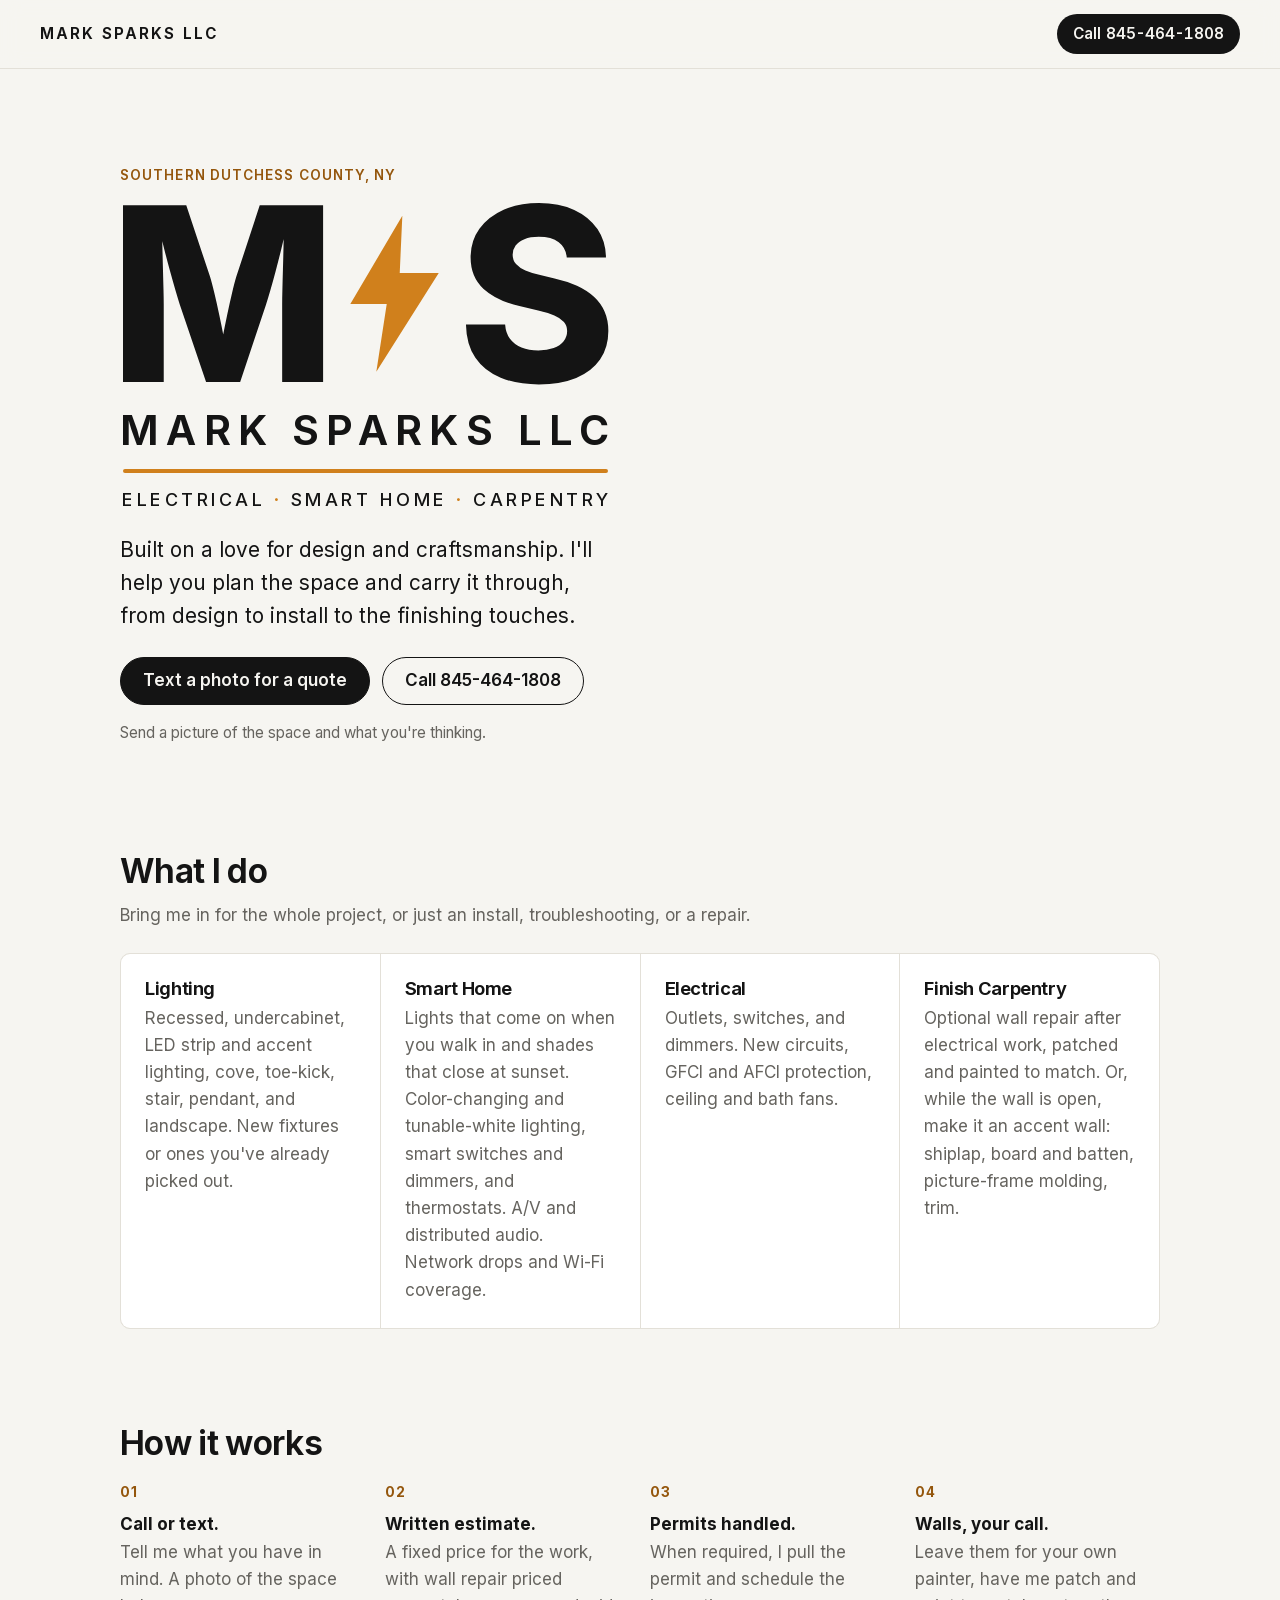
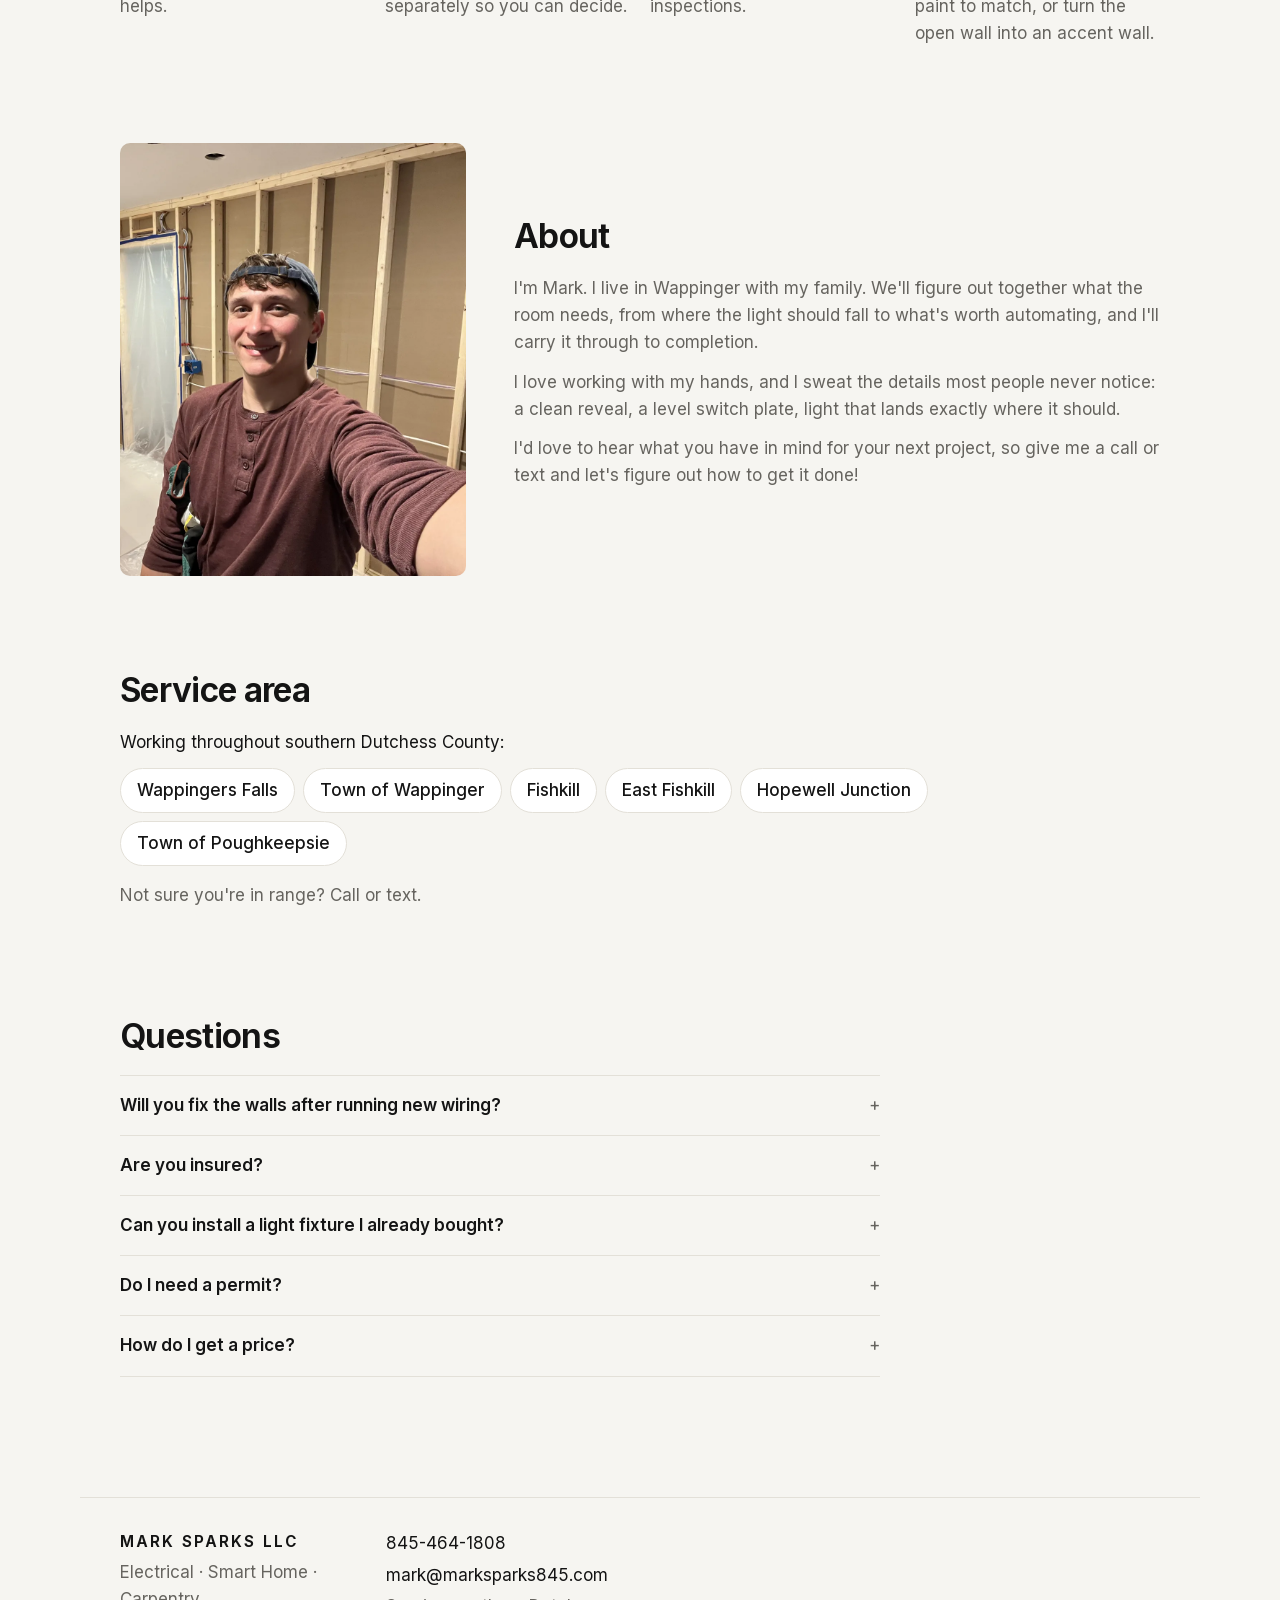
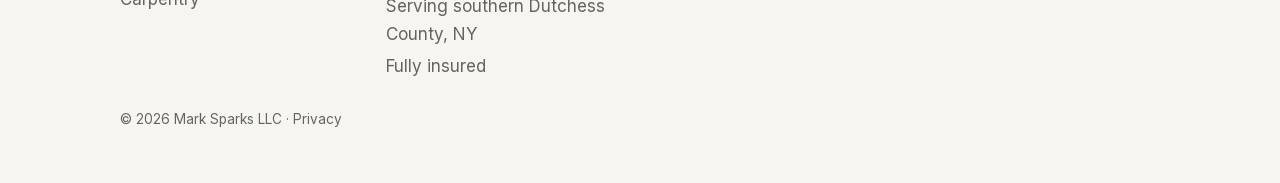
==== commit 657b7b1a: "Add the M⚡S mark above the name in the hero Mirrors the Google logo: the M⚡S mark sits over MARK SPA" ====
--- a/src/index.html
+++ b/src/index.html
@@ -57,6 +57,11 @@
   <section class="hero">
     <div class="hero-text">
       <p class="eyebrow">Southern Dutchess County, NY</p>
+      <svg class="brand-mark" viewBox="66.56 185.18 378.88 141.64" aria-hidden="true" focusable="false">
+        <path d="M66.56 324.94523990199724V187.02958608007768H115.94021462965205L134.46822967840794 242.6229584937588Q135.9366161333049 247.4668609926691 137.82837635173786 255.32917965093458Q139.72013657017078 263.1914983092 141.6313337743917 272.23822739340756Q143.54253097861263 281.284956477615 145.18233916284117 289.7220771706158Q146.82214734706972 298.1591978636166 147.82661664982226 304.21897831087534H141.75202330422428Q142.78277956959028 298.23805875145695 144.38945081437993 289.8272250210696Q145.99612205916955 281.41639129068227 147.9073192633905 272.35651872516803Q149.8185164676114 263.2966461596538 151.69028322791218 255.39489705746817Q153.56204998821295 247.49314795528255 155.03043644310992 242.6229584937588L173.29446892104303 187.02958608007768H222.76724439218629V324.94523990199724H190.81183980133898V264.40128048435696Q190.81183980133898 259.8121123813719 190.99066797984017 252.6610388220065Q191.16949615834133 245.50996526264112 191.40774823889484 237.10765092611175Q191.64600031944832 228.70533658958237 191.85111546056294 220.1841744489483Q192.05623060167753 211.66301230831425 192.08251756429098 204.30738008017843H194.02740818029497Q192.28245214561267 212.41719899389494 190.14040931000784 221.08978940572837Q187.99836647440304 229.7623798175618 185.8163367225339 237.97216602193913Q183.63430697066474 246.18195222631647 181.65054238308477 253.02905629859472Q179.6667777955048 259.876160370873 178.23837825687215 264.40128048435696L158.01943866073998 324.94523990199724H131.41406652658844L110.86487048075573 264.40128048435696Q109.43647094212307 259.90244733348646 107.44585637771765 253.09477370512835Q105.45524181331223 246.28710007677023 103.2069381825653 238.10360083500635Q100.95863455181838 229.92010159324246 98.77031129546796 221.22122421879558Q96.58198803911753 212.5223468443487 94.66561027510367 204.30738008017843H97.06071808960121Q97.1132920148281 211.47900357002015 97.31840715594271 219.94759178542733Q97.52352229705733 228.4161800008345 97.74863089630409 236.85792478128405Q97.97373949555087 245.2996695617336 98.16571115535876 252.5164605276326Q98.35768281516665 259.7332514935316 98.35768281516665 264.40128048435696V324.94523990199724Z"/>
+        <path class="bolt" transform="translate(244.014 195.093) scale(4.06044)" d="M10 0 L0 17 H7 L5 30 L17 11 H9.5 Z"/>
+        <path d="M391.1893303839493 326.82163074974676Q374.09999690089603 326.82163074974676 361.4084163333641 321.6439606583755Q348.7168357658321 316.4662905670042 341.6536989605092 306.05559409731393Q334.59056215518626 295.6448976276236 334.28770561278753 279.96581195079875H364.8628328114757Q365.33822402789434 286.68054057401685 368.6476385017253 291.22805234370503Q371.9570529755562 295.7755641133933 377.64620589320134 298.0627417157162Q383.3353588108464 300.3499193180391 390.79168711068263 300.3499193180391Q397.75447246169597 300.3499193180391 402.7866236227004 298.42206748975104Q407.8187747837048 296.494215661463 410.54542430128663 293.0281923566397Q413.2720738188684 289.56216905181645 413.2720738188684 285.0333654868767Q413.2720738188684 280.8873922968643 410.7825634371518 278.014495067876Q408.2930530554351 275.1415978388877 403.2844064953233 272.9875244666645Q398.27575993521145 270.83345109444133 390.6720709792804 269.1284819760234L375.99933587719397 265.6670827586489Q358.2117284678519 261.5429447524966 348.0609469538798 252.31888459812504Q337.9101654399077 243.09482444375345 337.9101654399077 227.60642517335273Q337.9101654399077 214.88337708341442 344.8007675712107 205.34109101596067Q351.6913697025138 195.79880494850693 363.7207679536121 190.48858709938008Q375.7501662047104 185.17836925025327 391.26596538241296 185.17836925025327Q407.1257209634669 185.17836925025327 418.81116281121376 190.55486097825786Q430.4966046589607 195.9313527062625 436.9569830499023 205.54102559728233Q443.417361440844 215.1506984883022 443.5887831701756 227.79711157977687H412.98514311949725Q412.3120432111336 220.09383949683377 406.705646487738 215.84567312678388Q401.0992497643425 211.59750675673402 391.1082436067323 211.59750675673402Q384.47571470541953 211.59750675673402 379.9189547608338 213.38651732278527Q375.362194816248 215.17552788883648 373.0515126130325 218.33128820209137Q370.740830409817 221.48704851534626 370.740830409817 225.51417390125397Q370.740830409817 229.88414274582476 373.37436261356345 232.8890312602244Q376.0078948173099 235.89391977462407 380.705165441165 237.882864921997Q385.4024360650201 239.87181006936993 391.4611035675905 241.26022269173825L403.46327422008244 244.06110900971163Q413.1921790788557 246.20482126234896 420.9632221490137 249.79063300726983Q428.7342652191717 253.37644475219068 434.21367890825337 258.40953654918803Q439.69309259733507 263.44262834618536 442.5665462986675 270.0938654522466Q445.44 276.7451025583078 445.44 285.112226374717Q445.44 298.06149600859044 438.96592165540744 307.4306909296801Q432.4918433108149 316.7998858507698 420.3641471860882 321.81075830025827Q408.23645106136155 326.82163074974676 391.1893303839493 326.82163074974676Z"/>
+      </svg>
       <h1>Mark Sparks LLC</h1>
       <div class="brand-rule" aria-hidden="true"></div>
       <p class="trades">Electrical <span class="dot" aria-hidden="true">·</span> Smart&nbsp;Home <span class="dot" aria-hidden="true">·</span> Carpentry</p>
--- a/src/styles.css
+++ b/src/styles.css
@@ -103,10 +103,16 @@
   letter-spacing: 0.08em; text-transform: uppercase;
   margin-bottom: 1rem;
 }
-/* Brand lockup: name, amber rule, trades line, sharing exact left and right edges.
+/* Brand lockup: M⚡S mark, name, amber rule, trades line, sharing exact left and right edges.
    The ratios are Inter's measured ink metrics: the name's ink is 11.74em wide and starts
    0.07em in; the trades line matches that width at 0.43019x the size, starting 0.0344em in. */
 .hero-text { container-type: inline-size; --n: min(3rem, calc(100cqw / 11.9)); }
+.brand-mark {
+  display: block; width: calc(var(--n) * 11.74); height: auto;
+  margin: 0 0 calc(var(--n) * 0.62) calc(var(--n) * 0.07);
+  fill: var(--ink); overflow: visible;
+}
+.brand-mark .bolt { fill: var(--accent); }
 .hero h1 {
   font-size: var(--n); font-weight: 650; letter-spacing: 0.18em; text-transform: uppercase;
   white-space: nowrap; line-height: 1; margin: 0 0 calc(var(--n) * 0.44);
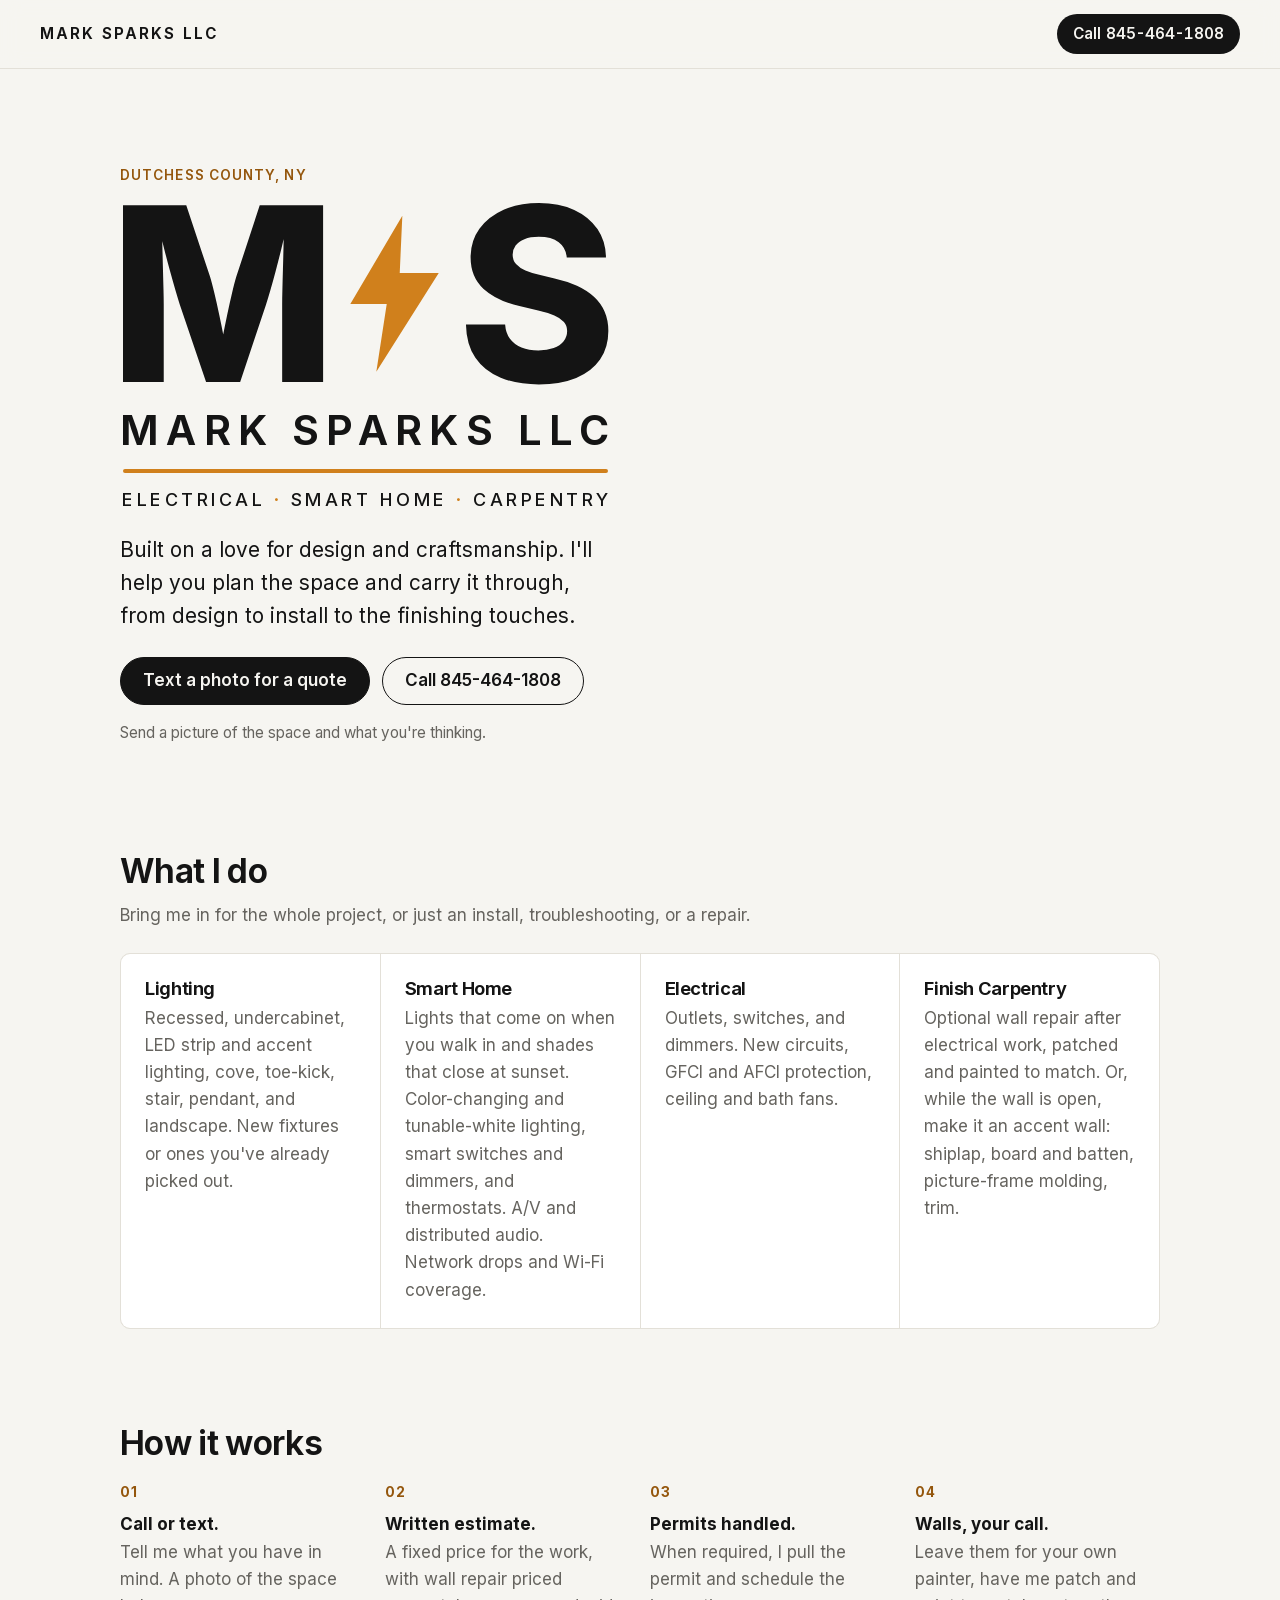
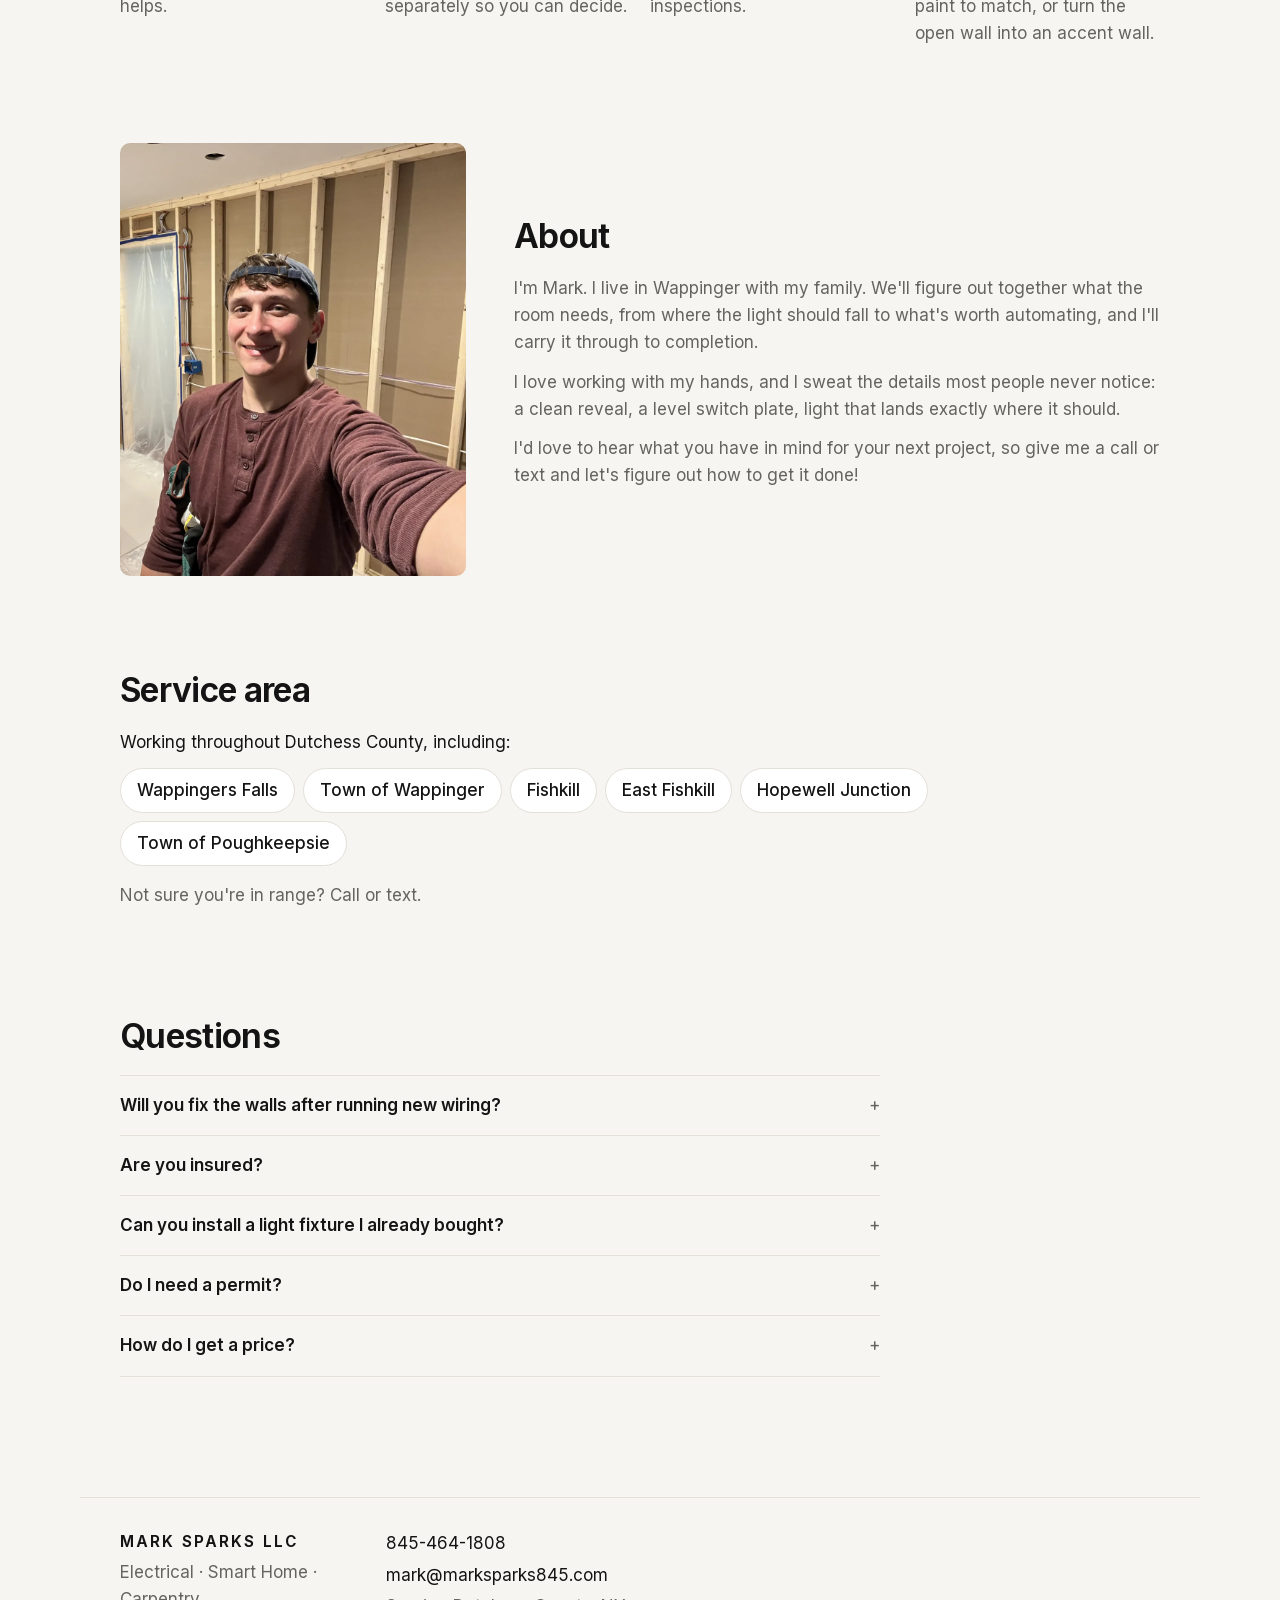
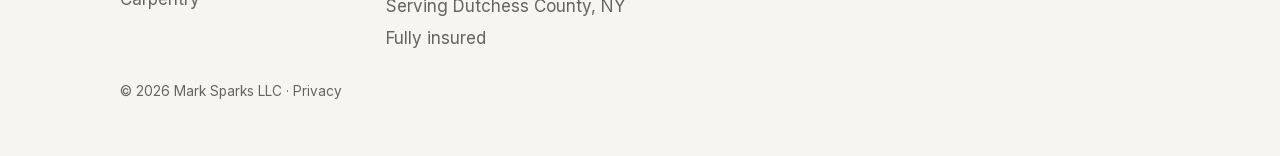
==== commit 867fd160: "Service area: Dutchess County, not just the southern part Hero, footer, meta and link-preview descri" ====
--- a/src/index.html
+++ b/src/index.html
@@ -6,12 +6,12 @@
   <meta http-equiv="Content-Security-Policy" content="default-src 'none'; font-src 'self'; script-src 'self' https://*.googletagmanager.com; style-src 'self'; img-src 'self' https://*.google-analytics.com https://*.googletagmanager.com; connect-src https://*.google-analytics.com https://*.analytics.google.com https://*.googletagmanager.com; base-uri 'none'; form-action 'none'">
   <meta name="referrer" content="strict-origin-when-cross-origin">
   <title>Mark Sparks · Electrical, Smart Home &amp; Carpentry · Wappingers Falls, NY</title>
-  <meta name="description" content="Residential electrical, lighting, smart home, and finish carpentry in southern Dutchess County: Wappingers Falls, Fishkill, East Fishkill, Hopewell Junction, and the Town of Poughkeepsie. Wall repair and accent walls available as an add-on.">
+  <meta name="description" content="Residential electrical, lighting, smart home, and finish carpentry in Dutchess County: Wappingers Falls, Fishkill, East Fishkill, Hopewell Junction, and the Town of Poughkeepsie. Wall repair and accent walls available as an add-on.">
   <link rel="canonical" href="https://marksparks845.com/">
 
   <meta property="og:type" content="website">
   <meta property="og:title" content="Mark Sparks · Electrical, Smart Home, Carpentry">
-  <meta property="og:description" content="Lighting, electrical, and smart home work in southern Dutchess County. Wall repair and accent walls available too.">
+  <meta property="og:description" content="Lighting, electrical, and smart home work in Dutchess County. Wall repair and accent walls available too.">
   <meta property="og:url" content="https://marksparks845.com/">
   <meta property="og:image" content="https://marksparks845.com/photos/og.jpg">
   <meta name="twitter:card" content="summary_large_image">
@@ -34,6 +34,7 @@
     "email": "mark@marksparks845.com",
     "image": "https://marksparks845.com/photos/og.jpg",
     "areaServed": [
+      { "@type": "AdministrativeArea", "name": "Dutchess County, NY" },
       { "@type": "Place", "name": "Wappingers Falls, NY" },
       { "@type": "Place", "name": "Town of Wappinger, NY" },
       { "@type": "Place", "name": "Fishkill, NY" },
@@ -56,7 +57,7 @@
 
   <section class="hero">
     <div class="hero-text">
-      <p class="eyebrow">Southern Dutchess County, NY</p>
+      <p class="eyebrow">Dutchess County, NY</p>
       <svg class="brand-mark" viewBox="66.56 185.18 378.88 141.64" aria-hidden="true" focusable="false">
         <path d="M66.56 324.94523990199724V187.02958608007768H115.94021462965205L134.46822967840794 242.6229584937588Q135.9366161333049 247.4668609926691 137.82837635173786 255.32917965093458Q139.72013657017078 263.1914983092 141.6313337743917 272.23822739340756Q143.54253097861263 281.284956477615 145.18233916284117 289.7220771706158Q146.82214734706972 298.1591978636166 147.82661664982226 304.21897831087534H141.75202330422428Q142.78277956959028 298.23805875145695 144.38945081437993 289.8272250210696Q145.99612205916955 281.41639129068227 147.9073192633905 272.35651872516803Q149.8185164676114 263.2966461596538 151.69028322791218 255.39489705746817Q153.56204998821295 247.49314795528255 155.03043644310992 242.6229584937588L173.29446892104303 187.02958608007768H222.76724439218629V324.94523990199724H190.81183980133898V264.40128048435696Q190.81183980133898 259.8121123813719 190.99066797984017 252.6610388220065Q191.16949615834133 245.50996526264112 191.40774823889484 237.10765092611175Q191.64600031944832 228.70533658958237 191.85111546056294 220.1841744489483Q192.05623060167753 211.66301230831425 192.08251756429098 204.30738008017843H194.02740818029497Q192.28245214561267 212.41719899389494 190.14040931000784 221.08978940572837Q187.99836647440304 229.7623798175618 185.8163367225339 237.97216602193913Q183.63430697066474 246.18195222631647 181.65054238308477 253.02905629859472Q179.6667777955048 259.876160370873 178.23837825687215 264.40128048435696L158.01943866073998 324.94523990199724H131.41406652658844L110.86487048075573 264.40128048435696Q109.43647094212307 259.90244733348646 107.44585637771765 253.09477370512835Q105.45524181331223 246.28710007677023 103.2069381825653 238.10360083500635Q100.95863455181838 229.92010159324246 98.77031129546796 221.22122421879558Q96.58198803911753 212.5223468443487 94.66561027510367 204.30738008017843H97.06071808960121Q97.1132920148281 211.47900357002015 97.31840715594271 219.94759178542733Q97.52352229705733 228.4161800008345 97.74863089630409 236.85792478128405Q97.97373949555087 245.2996695617336 98.16571115535876 252.5164605276326Q98.35768281516665 259.7332514935316 98.35768281516665 264.40128048435696V324.94523990199724Z"/>
         <path class="bolt" transform="translate(244.014 195.093) scale(4.06044)" d="M10 0 L0 17 H7 L5 30 L17 11 H9.5 Z"/>
@@ -141,7 +142,7 @@
 
   <section class="area" id="area">
     <h2>Service area</h2>
-    <p>Working throughout southern Dutchess County:</p>
+    <p>Working throughout Dutchess County, including:</p>
     <ul class="towns">
       <li>Wappingers Falls</li>
       <li>Town of Wappinger</li>
@@ -187,7 +188,7 @@
   <div>
     <p><a href="tel:+18454641808">845-464-1808</a></p>
     <p><a href="mailto:mark@marksparks845.com">mark@marksparks845.com</a></p>
-    <p class="muted">Serving southern Dutchess County, NY</p>
+    <p class="muted">Serving Dutchess County, NY</p>
     <p class="muted">Fully insured</p>
   </div>
   <p class="legal muted">© <span id="year">2026</span> Mark Sparks LLC · <a href="privacy.html">Privacy</a></p>
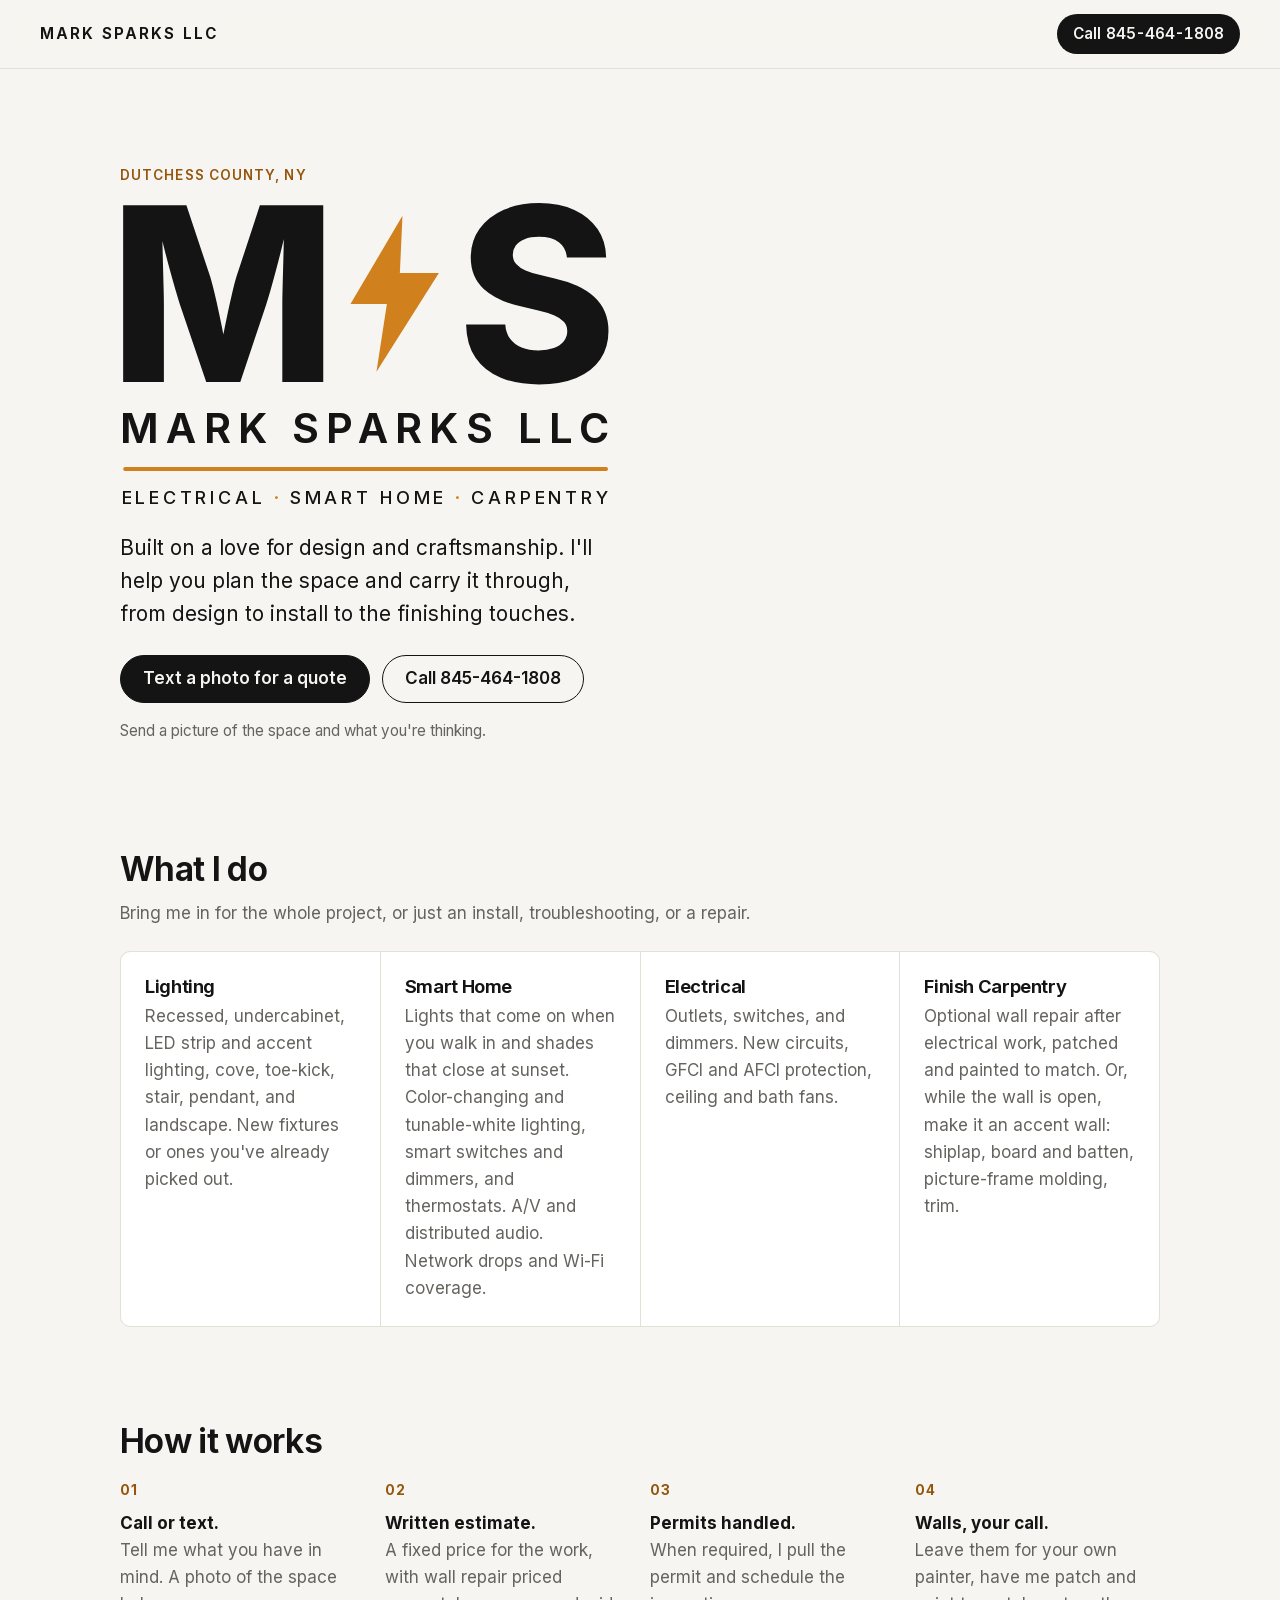
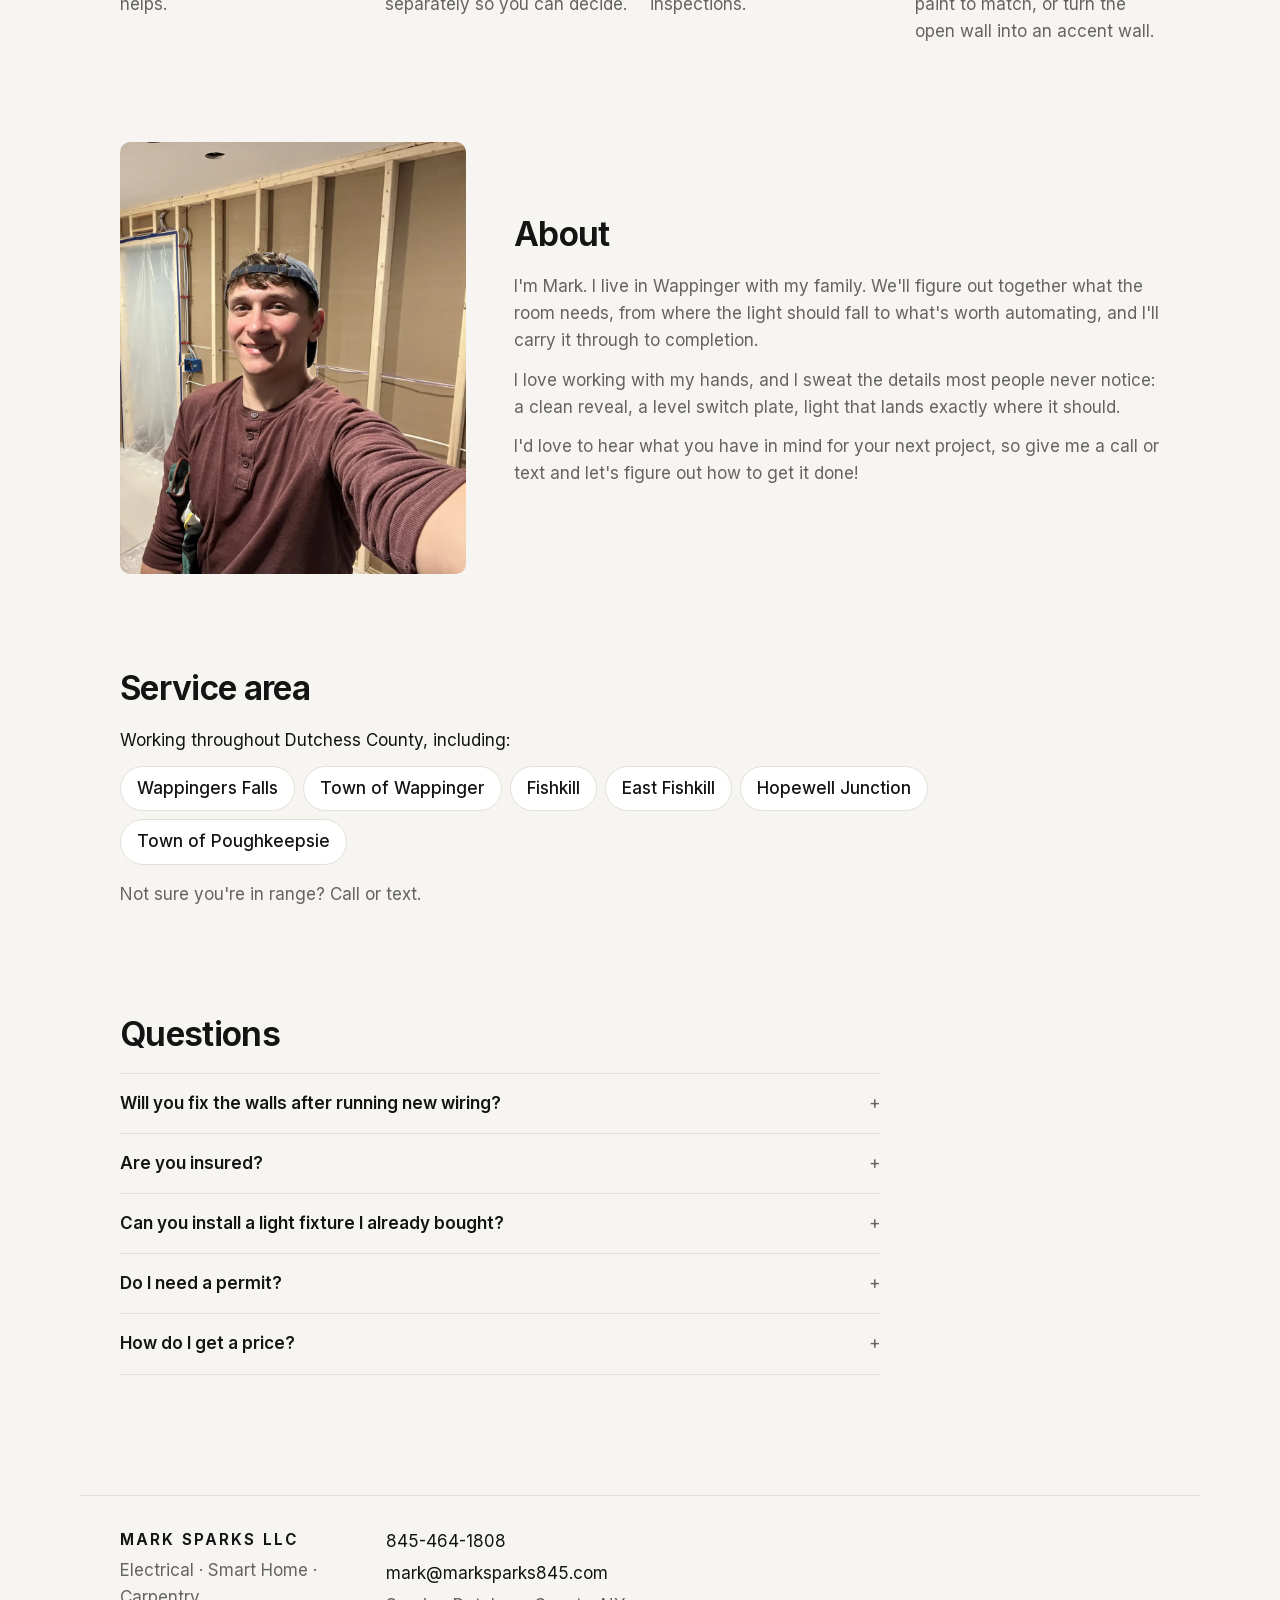
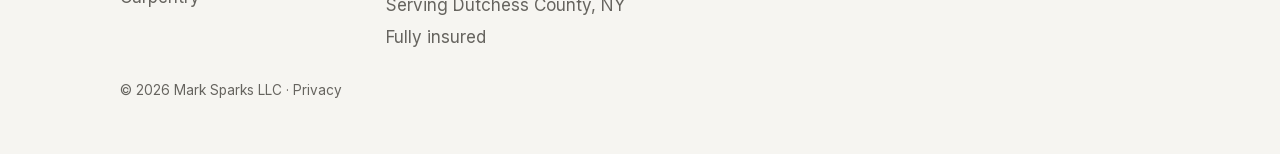
==== commit ba083c80: "Hero lockup: correct with transforms, preload Inter The fit script corrected the mark, rule, and tra" ====
--- a/src/index.html
+++ b/src/index.html
@@ -20,6 +20,7 @@
   <link rel="icon" type="image/png" sizes="192x192" href="icons/icon-192.png">
   <link rel="apple-touch-icon" href="icons/apple-touch-icon.png">
   <meta name="theme-color" content="#f6f5f1">
+  <link rel="preload" href="fonts/inter-latin.woff2" as="font" type="font/woff2" crossorigin>
   <link rel="stylesheet" href="styles.css">
   <script src="analytics.js" defer></script>
 
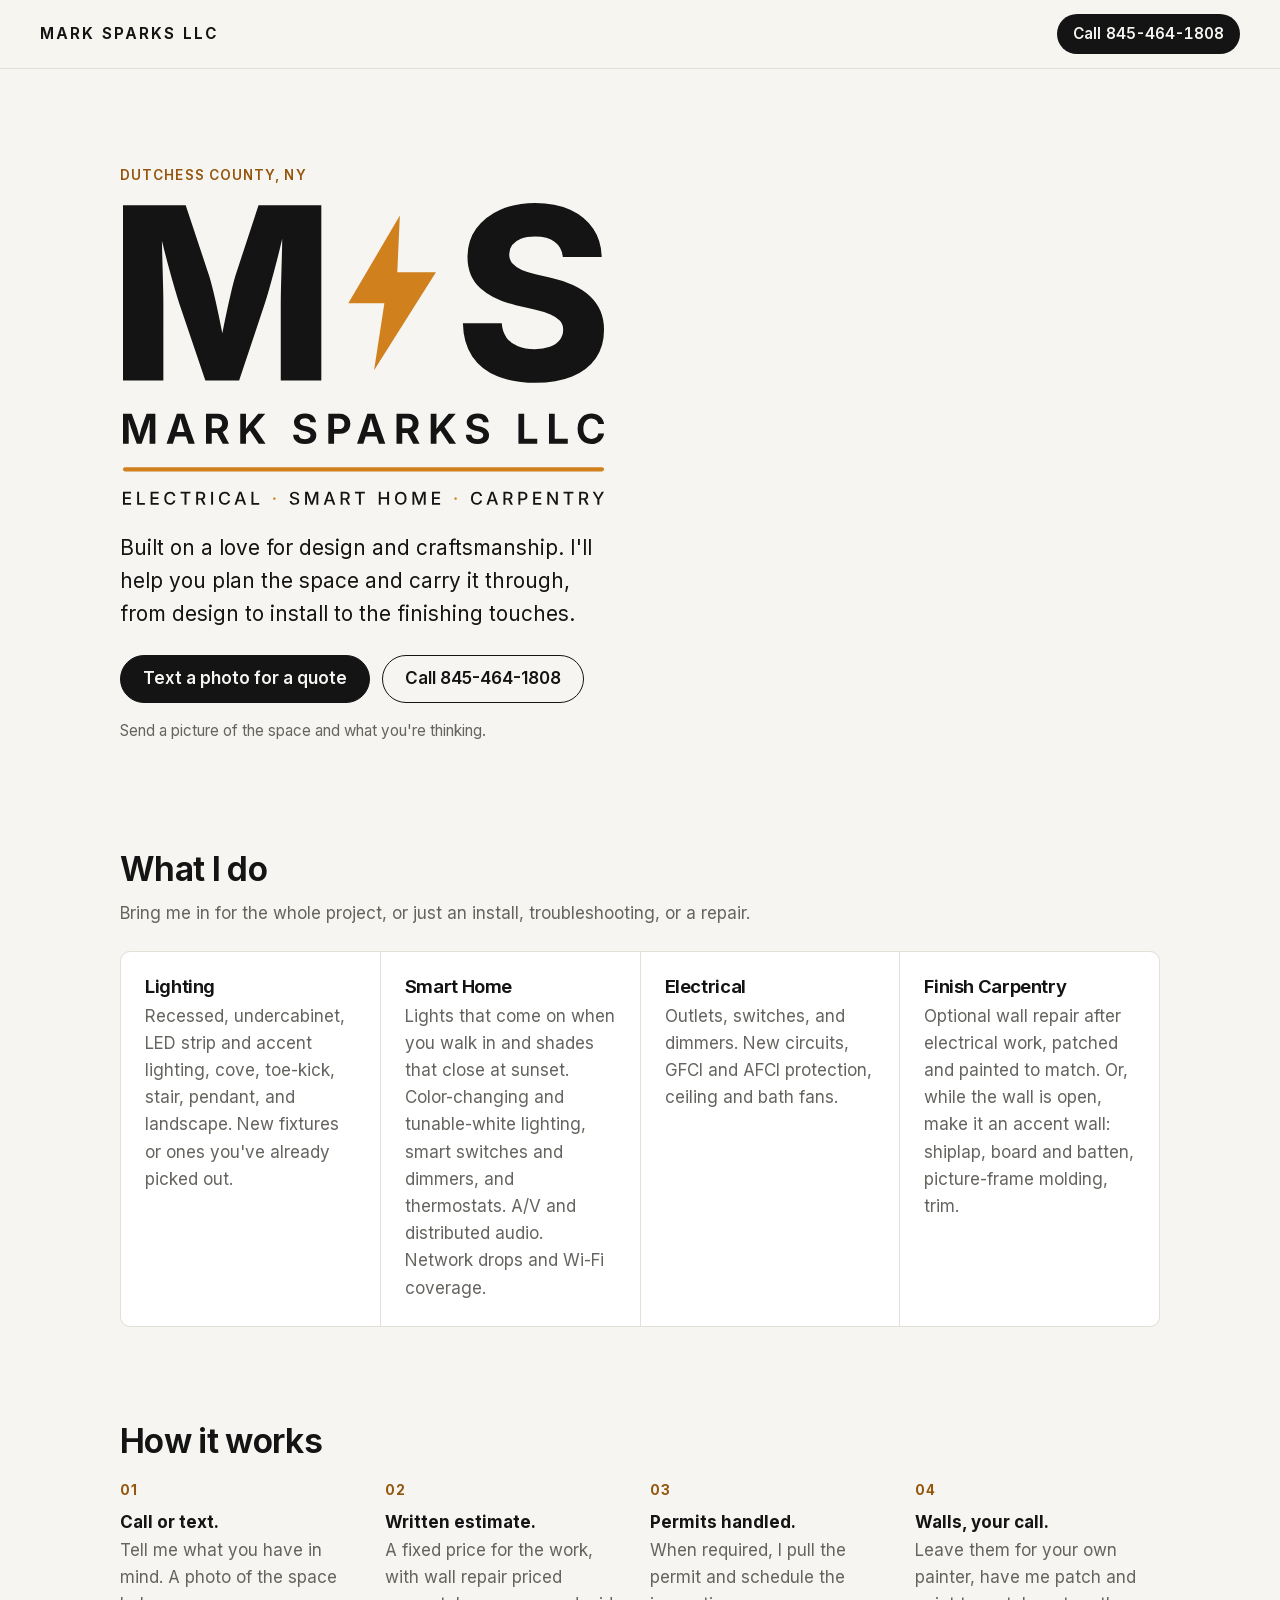
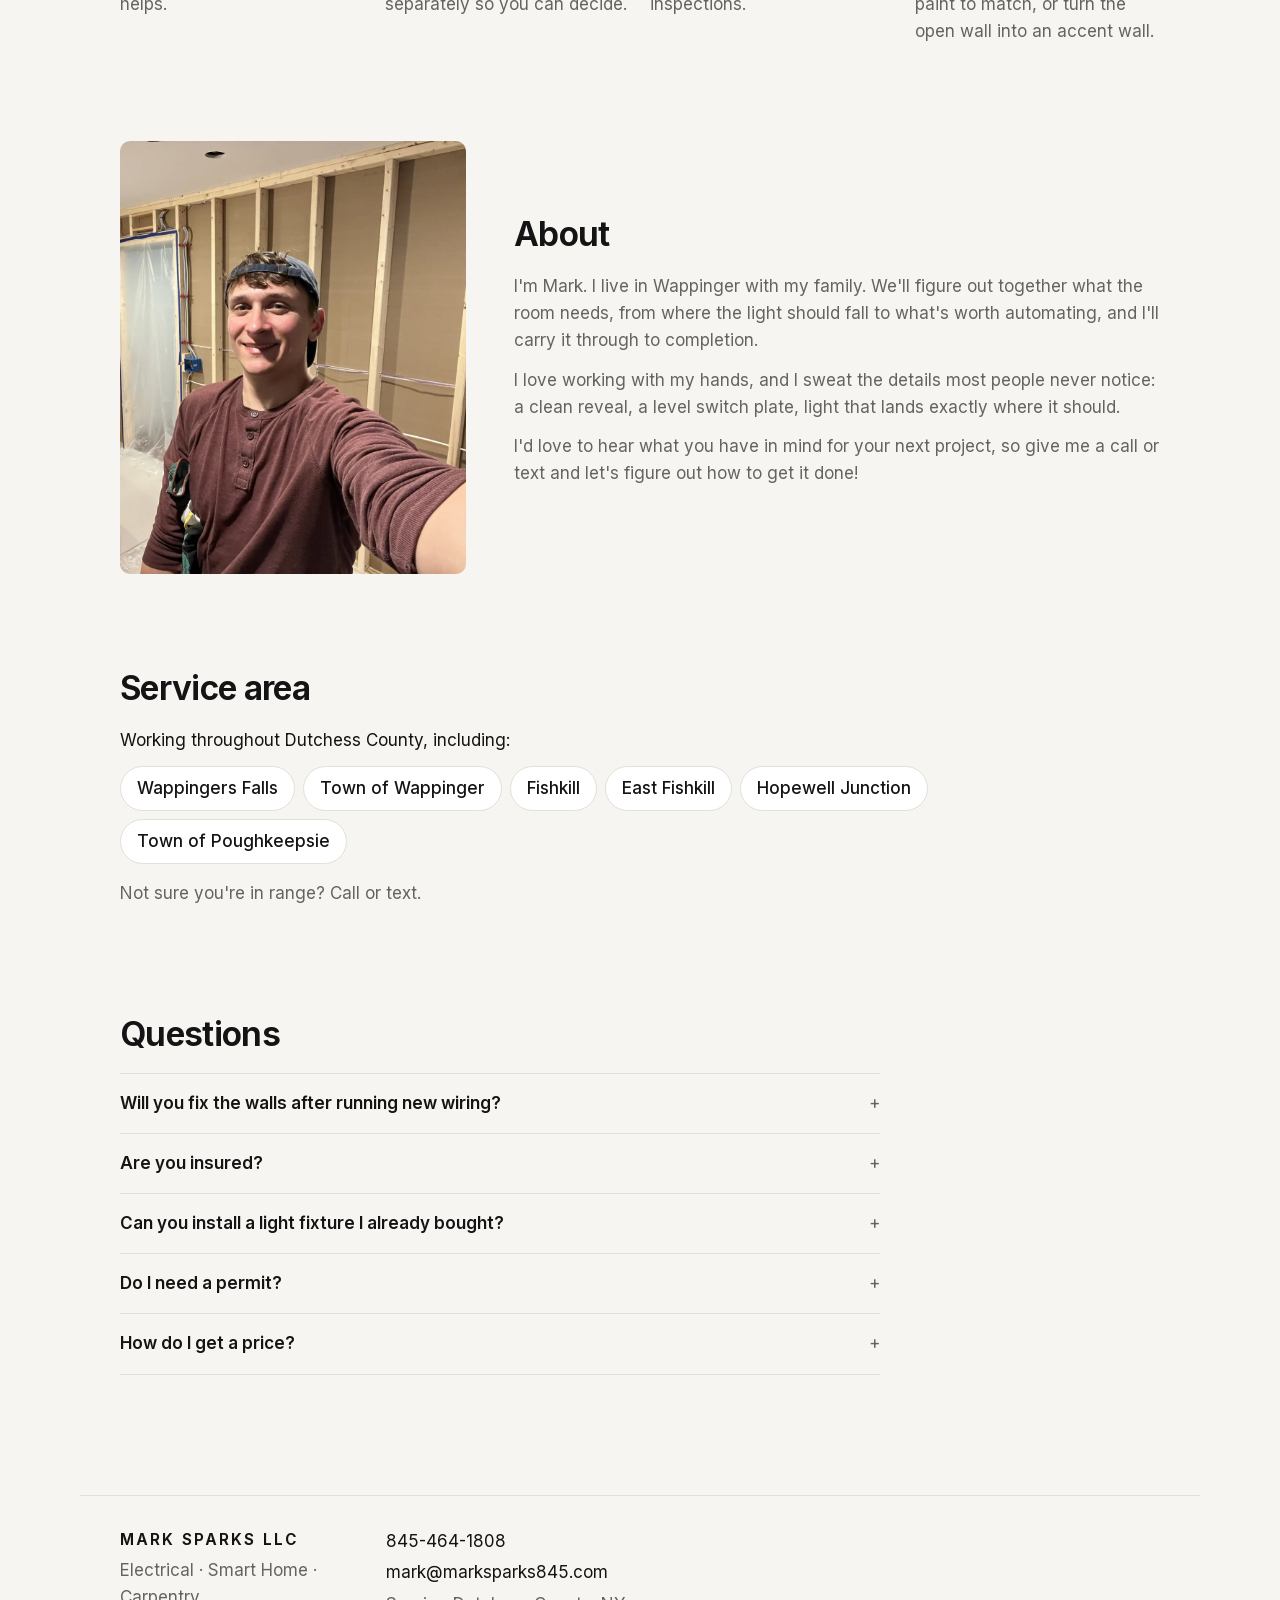
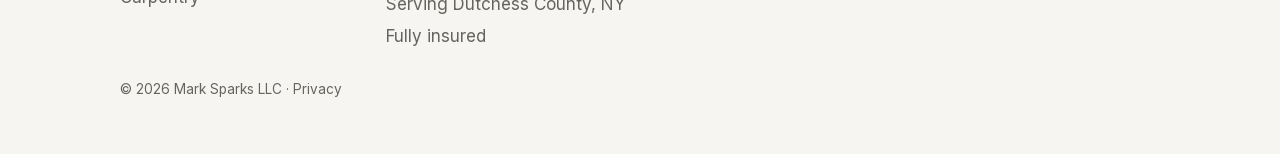
==== commit fc029d35: "Hero lockup: draw it as one SVG so it paints in final form The mark, name, rule, and trades line wer" ====
--- a/src/index.html
+++ b/src/index.html
@@ -59,14 +59,84 @@
   <section class="hero">
     <div class="hero-text">
       <p class="eyebrow">Dutchess County, NY</p>
-      <svg class="brand-mark" viewBox="66.56 185.18 378.88 141.64" aria-hidden="true" focusable="false">
-        <path d="M66.56 324.94523990199724V187.02958608007768H115.94021462965205L134.46822967840794 242.6229584937588Q135.9366161333049 247.4668609926691 137.82837635173786 255.32917965093458Q139.72013657017078 263.1914983092 141.6313337743917 272.23822739340756Q143.54253097861263 281.284956477615 145.18233916284117 289.7220771706158Q146.82214734706972 298.1591978636166 147.82661664982226 304.21897831087534H141.75202330422428Q142.78277956959028 298.23805875145695 144.38945081437993 289.8272250210696Q145.99612205916955 281.41639129068227 147.9073192633905 272.35651872516803Q149.8185164676114 263.2966461596538 151.69028322791218 255.39489705746817Q153.56204998821295 247.49314795528255 155.03043644310992 242.6229584937588L173.29446892104303 187.02958608007768H222.76724439218629V324.94523990199724H190.81183980133898V264.40128048435696Q190.81183980133898 259.8121123813719 190.99066797984017 252.6610388220065Q191.16949615834133 245.50996526264112 191.40774823889484 237.10765092611175Q191.64600031944832 228.70533658958237 191.85111546056294 220.1841744489483Q192.05623060167753 211.66301230831425 192.08251756429098 204.30738008017843H194.02740818029497Q192.28245214561267 212.41719899389494 190.14040931000784 221.08978940572837Q187.99836647440304 229.7623798175618 185.8163367225339 237.97216602193913Q183.63430697066474 246.18195222631647 181.65054238308477 253.02905629859472Q179.6667777955048 259.876160370873 178.23837825687215 264.40128048435696L158.01943866073998 324.94523990199724H131.41406652658844L110.86487048075573 264.40128048435696Q109.43647094212307 259.90244733348646 107.44585637771765 253.09477370512835Q105.45524181331223 246.28710007677023 103.2069381825653 238.10360083500635Q100.95863455181838 229.92010159324246 98.77031129546796 221.22122421879558Q96.58198803911753 212.5223468443487 94.66561027510367 204.30738008017843H97.06071808960121Q97.1132920148281 211.47900357002015 97.31840715594271 219.94759178542733Q97.52352229705733 228.4161800008345 97.74863089630409 236.85792478128405Q97.97373949555087 245.2996695617336 98.16571115535876 252.5164605276326Q98.35768281516665 259.7332514935316 98.35768281516665 264.40128048435696V324.94523990199724Z"/>
-        <path class="bolt" transform="translate(244.014 195.093) scale(4.06044)" d="M10 0 L0 17 H7 L5 30 L17 11 H9.5 Z"/>
-        <path d="M391.1893303839493 326.82163074974676Q374.09999690089603 326.82163074974676 361.4084163333641 321.6439606583755Q348.7168357658321 316.4662905670042 341.6536989605092 306.05559409731393Q334.59056215518626 295.6448976276236 334.28770561278753 279.96581195079875H364.8628328114757Q365.33822402789434 286.68054057401685 368.6476385017253 291.22805234370503Q371.9570529755562 295.7755641133933 377.64620589320134 298.0627417157162Q383.3353588108464 300.3499193180391 390.79168711068263 300.3499193180391Q397.75447246169597 300.3499193180391 402.7866236227004 298.42206748975104Q407.8187747837048 296.494215661463 410.54542430128663 293.0281923566397Q413.2720738188684 289.56216905181645 413.2720738188684 285.0333654868767Q413.2720738188684 280.8873922968643 410.7825634371518 278.014495067876Q408.2930530554351 275.1415978388877 403.2844064953233 272.9875244666645Q398.27575993521145 270.83345109444133 390.6720709792804 269.1284819760234L375.99933587719397 265.6670827586489Q358.2117284678519 261.5429447524966 348.0609469538798 252.31888459812504Q337.9101654399077 243.09482444375345 337.9101654399077 227.60642517335273Q337.9101654399077 214.88337708341442 344.8007675712107 205.34109101596067Q351.6913697025138 195.79880494850693 363.7207679536121 190.48858709938008Q375.7501662047104 185.17836925025327 391.26596538241296 185.17836925025327Q407.1257209634669 185.17836925025327 418.81116281121376 190.55486097825786Q430.4966046589607 195.9313527062625 436.9569830499023 205.54102559728233Q443.417361440844 215.1506984883022 443.5887831701756 227.79711157977687H412.98514311949725Q412.3120432111336 220.09383949683377 406.705646487738 215.84567312678388Q401.0992497643425 211.59750675673402 391.1082436067323 211.59750675673402Q384.47571470541953 211.59750675673402 379.9189547608338 213.38651732278527Q375.362194816248 215.17552788883648 373.0515126130325 218.33128820209137Q370.740830409817 221.48704851534626 370.740830409817 225.51417390125397Q370.740830409817 229.88414274582476 373.37436261356345 232.8890312602244Q376.0078948173099 235.89391977462407 380.705165441165 237.882864921997Q385.4024360650201 239.87181006936993 391.4611035675905 241.26022269173825L403.46327422008244 244.06110900971163Q413.1921790788557 246.20482126234896 420.9632221490137 249.79063300726983Q428.7342652191717 253.37644475219068 434.21367890825337 258.40953654918803Q439.69309259733507 263.44262834618536 442.5665462986675 270.0938654522466Q445.44 276.7451025583078 445.44 285.112226374717Q445.44 298.06149600859044 438.96592165540744 307.4306909296801Q432.4918433108149 316.7998858507698 420.3641471860882 321.81075830025827Q408.23645106136155 326.82163074974676 391.1893303839493 326.82163074974676Z"/>
-      </svg>
-      <h1>Mark Sparks LLC</h1>
-      <div class="brand-rule" aria-hidden="true"></div>
-      <p class="trades">Electrical <span class="dot" aria-hidden="true">·</span> Smart&nbsp;Home <span class="dot" aria-hidden="true">·</span> Carpentry</p>
+      <h1 class="lockup">
+        <span class="visually-hidden">Mark Sparks LLC</span>
+        <svg class="lockup-art" viewBox="0 0 1173.03 741.45" aria-hidden="true" focusable="false">
+          <defs>
+            <path id="n58" d="M6.9 0V-72.8H28.2L41 -37.3Q41.7 -35.1 42.7 -31.6Q43.6 -28.1 44.6 -24Q45.5 -20 46.4 -16.1Q47.2 -12.3 47.8 -9.4H45Q45.6 -12.2 46.5 -16Q47.3 -19.8 48.3 -23.9Q49.2 -27.9 50.2 -31.5Q51.1 -35 51.8 -37.3L64.4 -72.8H85.8V0H71.8V-35.5Q71.8 -37.9 71.8 -41.3Q71.9 -44.7 72 -48.7Q72.1 -52.7 72.2 -56.7Q72.3 -60.8 72.3 -64.3H73.3Q72.3 -60.4 71.2 -56.2Q70 -52.1 68.9 -48.1Q67.8 -44.2 66.8 -40.9Q65.7 -37.7 65 -35.5L52.3 0H40.5L27.5 -35.5Q26.8 -37.6 25.8 -40.9Q24.8 -44.1 23.6 -48Q22.5 -51.9 21.3 -56.1Q20.1 -60.3 19.1 -64.3H20.2Q20.2 -60.9 20.3 -57Q20.4 -53 20.5 -49Q20.6 -45 20.7 -41.5Q20.8 -37.9 20.8 -35.5V0H6.9Z"/>
+            <path id="n2" d="M2.4 0 27.5 -72.8H45.6L71.3 0H55.9L43.6 -36.4Q41.6 -42.8 39.5 -50.5Q37.4 -58.3 34.9 -67.7H37.9Q35.5 -58.2 33.5 -50.4Q31.5 -42.6 29.6 -36.4L17.8 0H2.4ZM17.6 -17.5V-28.5H56.1V-17.5H17.6Z"/>
+            <path id="n87" d="M6.9 0V-72.8H34.7Q43.1 -72.8 48.8 -69.8Q54.6 -66.9 57.6 -61.6Q60.6 -56.3 60.6 -49.3Q60.6 -42.2 57.5 -37Q54.5 -31.9 48.7 -29.1Q42.9 -26.3 34.5 -26.3H15.2V-37.8H32.4Q37.2 -37.8 40.2 -39.1Q43.3 -40.4 44.7 -43Q46.2 -45.5 46.2 -49.3Q46.2 -53.1 44.7 -55.7Q43.3 -58.4 40.2 -59.8Q37.1 -61.1 32.4 -61.1H20.9V0H6.9ZM47.6 0 30 -33H45.2L63.2 0H47.6Z"/>
+            <path id="n52" d="M17.2 -17.2V-30.1Q19.5 -34.1 21.7 -37.5Q23.9 -40.8 26.5 -44.2Q29 -47.5 32.3 -51.4L50.7 -72.8H67.9L37.2 -37.6L36.1 -38L17.2 -17.2ZM6.9 0V-72.8H20.9V-52L20.7 -34L20.9 -27.2V0H6.9ZM52.1 0 29.7 -33.5 38.5 -44 68.6 0H52.1Z"/>
+            <path id="n90" d="M33.1 1.1Q24.5 1.1 18.1 -1.6Q11.8 -4.2 8.2 -9.4Q4.7 -14.5 4.4 -22H18.1Q18.4 -18.2 20.4 -15.7Q22.3 -13.2 25.6 -12Q28.9 -10.8 32.9 -10.8Q37.1 -10.8 40.2 -12Q43.3 -13.2 45.1 -15.5Q46.8 -17.7 46.8 -20.7Q46.8 -23.3 45.3 -25.1Q43.7 -26.9 40.9 -28.1Q38 -29.4 34 -30.3L25.9 -32.4Q16.7 -34.7 11.5 -39.5Q6.4 -44.2 6.4 -52.1Q6.4 -58.6 9.9 -63.4Q13.4 -68.3 19.5 -71Q25.6 -73.7 33.3 -73.7Q41.3 -73.7 47.2 -71Q53.1 -68.3 56.4 -63.5Q59.8 -58.7 59.9 -52.4H46.4Q45.9 -56.9 42.4 -59.4Q38.9 -61.9 33.2 -61.9Q29.2 -61.9 26.4 -60.8Q23.6 -59.6 22.1 -57.6Q20.6 -55.5 20.6 -52.9Q20.6 -50.1 22.3 -48.2Q24.1 -46.3 26.9 -45.2Q29.6 -44.1 32.6 -43.3L39.3 -41.7Q43.6 -40.7 47.5 -39Q51.4 -37.3 54.4 -34.7Q57.4 -32.2 59.1 -28.7Q60.9 -25.2 60.9 -20.6Q60.9 -14.1 57.6 -9.2Q54.3 -4.3 48.1 -1.6Q41.8 1.1 33.1 1.1Z"/>
+            <path id="n84" d="M6.9 0V-72.8H34.7Q43.1 -72.8 48.8 -69.6Q54.6 -66.5 57.6 -61Q60.6 -55.5 60.6 -48.4Q60.6 -41.3 57.5 -35.9Q54.5 -30.4 48.7 -27.3Q42.9 -24.2 34.5 -24.2H16.3V-35.6H32.4Q37.2 -35.6 40.2 -37.2Q43.3 -38.9 44.7 -41.8Q46.2 -44.7 46.2 -48.4Q46.2 -52.2 44.7 -55.1Q43.3 -57.9 40.2 -59.5Q37.1 -61.1 32.4 -61.1H20.9V0H6.9Z"/>
+            <path id="n55" d="M6.9 0V-72.8H20.9V-11.7H52.7V0H6.9Z"/>
+            <path id="n18" d="M38.3 1Q28.7 1 21.1 -3.4Q13.6 -7.9 9.2 -16.2Q4.8 -24.6 4.8 -36.3Q4.8 -48.2 9.2 -56.5Q13.6 -64.9 21.2 -69.3Q28.8 -73.7 38.3 -73.7Q44.4 -73.7 49.7 -72Q55 -70.3 59.1 -67Q63.2 -63.7 65.8 -59Q68.5 -54.3 69.3 -48.2H55.2Q54.7 -51.3 53.2 -53.7Q51.7 -56.2 49.5 -57.8Q47.4 -59.5 44.6 -60.4Q41.8 -61.3 38.6 -61.3Q32.8 -61.3 28.3 -58.4Q23.9 -55.4 21.4 -49.9Q18.9 -44.3 18.9 -36.3Q18.9 -28.2 21.4 -22.7Q24 -17.1 28.4 -14.3Q32.8 -11.5 38.6 -11.5Q41.8 -11.5 44.5 -12.4Q47.3 -13.2 49.5 -14.9Q51.7 -16.6 53.2 -19Q54.7 -21.5 55.3 -24.5H69.4Q68.7 -19.4 66.3 -14.8Q63.8 -10.2 59.8 -6.7Q55.8 -3.1 50.4 -1.1Q45 1 38.3 1Z"/>
+            <path id="t23" d="M3.5 0V-31.2H23.1V-27.1H8.2V-17.8H22.1V-13.7H8.2V-4.1H23.2V0H3.5Z"/>
+            <path id="t55" d="M3.5 0V-31.2H8.2V-4.1H22.4V0H3.5Z"/>
+            <path id="t18" d="M16.4 0.4Q12.4 0.4 9.2 -1.5Q6 -3.4 4.2 -7Q2.4 -10.6 2.4 -15.6Q2.4 -20.6 4.2 -24.2Q6 -27.8 9.2 -29.7Q12.4 -31.6 16.4 -31.6Q18.9 -31.6 21.1 -30.9Q23.2 -30.2 24.9 -28.9Q26.7 -27.5 27.8 -25.5Q28.9 -23.6 29.3 -21.1H24.5Q24.2 -22.6 23.5 -23.8Q22.7 -24.9 21.6 -25.7Q20.6 -26.5 19.3 -26.9Q17.9 -27.3 16.5 -27.3Q13.8 -27.3 11.7 -25.9Q9.5 -24.6 8.3 -22Q7.1 -19.4 7.1 -15.6Q7.1 -11.8 8.3 -9.2Q9.6 -6.6 11.7 -5.3Q13.8 -3.9 16.5 -3.9Q17.9 -3.9 19.2 -4.3Q20.6 -4.8 21.6 -5.5Q22.7 -6.3 23.5 -7.5Q24.2 -8.6 24.5 -10.1H29.3Q29 -7.8 27.9 -5.9Q26.8 -4 25.1 -2.5Q23.4 -1.1 21.2 -0.4Q19 0.4 16.4 0.4Z"/>
+            <path id="t93" d="M1.9 -27.1V-31.2H26.1V-27.1H16.4V0H11.6V-27.1H1.9Z"/>
+            <path id="t87" d="M3.5 0V-31.2H14.6Q18.3 -31.2 20.7 -30Q23.1 -28.7 24.3 -26.5Q25.5 -24.3 25.5 -21.4Q25.5 -18.5 24.3 -16.4Q23 -14.2 20.6 -13Q18.2 -11.8 14.6 -11.8H6.2V-15.9H14.1Q16.4 -15.9 17.9 -16.5Q19.3 -17.2 20 -18.4Q20.6 -19.7 20.6 -21.4Q20.6 -23.2 20 -24.5Q19.3 -25.7 17.9 -26.4Q16.4 -27.1 14.1 -27.1H8.2V0H3.5ZM21.2 0 13.6 -14.1H18.9L26.6 0H21.2Z"/>
+            <path id="t41" d="M8.2 -31.2V0H3.5V-31.2H8.2Z"/>
+            <path id="t2" d="M1.1 0 12.2 -31.2H18L29.4 0H24.2L18.1 -17.4Q17.4 -19.5 16.6 -22.4Q15.7 -25.2 14.6 -29.2H15.6Q14.5 -25.2 13.6 -22.3Q12.8 -19.4 12.1 -17.4L6.2 0H1.1ZM7.1 -8.2V-12.2H23.3V-8.2H7.1Z"/>
+            <path id="t368" d="M6.5 -11.7Q5.2 -11.7 4.3 -12.6Q3.4 -13.5 3.4 -14.8Q3.4 -16.1 4.3 -17Q5.2 -17.9 6.5 -17.9Q7.8 -17.9 8.7 -17Q9.6 -16.1 9.6 -14.8Q9.6 -13.5 8.7 -12.6Q7.8 -11.7 6.5 -11.7Z"/>
+            <path id="t90" d="M13.9 0.5Q10.4 0.5 7.9 -0.6Q5.3 -1.7 3.8 -3.8Q2.4 -5.8 2.2 -8.7H7Q7.2 -7 8.1 -5.9Q9.1 -4.8 10.6 -4.2Q12.1 -3.7 13.9 -3.7Q15.9 -3.7 17.4 -4.3Q19 -4.9 19.9 -6.1Q20.8 -7.2 20.8 -8.7Q20.8 -10.1 20 -10.9Q19.2 -11.8 17.9 -12.4Q16.6 -12.9 14.9 -13.4L11.2 -14.4Q7.4 -15.4 5.2 -17.4Q3.1 -19.5 3.1 -22.7Q3.1 -25.4 4.5 -27.4Q6 -29.4 8.5 -30.5Q11 -31.6 14.1 -31.6Q17.4 -31.6 19.8 -30.5Q22.2 -29.4 23.6 -27.4Q25 -25.5 25.1 -23H20.4Q20.2 -25.2 18.4 -26.3Q16.7 -27.5 14 -27.5Q12.2 -27.5 10.8 -26.9Q9.4 -26.3 8.6 -25.3Q7.8 -24.2 7.8 -22.9Q7.8 -21.4 8.8 -20.5Q9.7 -19.6 11 -19.1Q12.3 -18.6 13.5 -18.2L16.5 -17.4Q18 -17.1 19.6 -16.4Q21.2 -15.8 22.5 -14.8Q23.9 -13.7 24.7 -12.2Q25.5 -10.7 25.5 -8.6Q25.5 -6 24.1 -3.9Q22.8 -1.8 20.2 -0.7Q17.6 0.5 13.9 0.5Z"/>
+            <path id="t58" d="M3.5 0V-31.2H10.5L17.3 -13.3Q17.6 -12.5 18 -11.3Q18.3 -10.1 18.7 -8.6Q19.1 -7.2 19.5 -5.8Q19.9 -4.5 20.1 -3.3H19.1Q19.4 -4.4 19.7 -5.8Q20.1 -7.1 20.5 -8.6Q20.9 -10 21.3 -11.3Q21.6 -12.5 21.9 -13.3L28.7 -31.2H35.7V0H31V-16.8Q31 -17.8 31 -19.1Q31 -20.4 31 -21.9Q31.1 -23.4 31.1 -25Q31.1 -26.5 31.2 -27.9H31.5Q31.1 -26.4 30.6 -24.8Q30.1 -23.1 29.6 -21.6Q29.2 -20.1 28.7 -18.9Q28.3 -17.6 28 -16.8L21.6 0H17.5L11.1 -16.8Q10.8 -17.6 10.3 -18.8Q9.9 -20.1 9.5 -21.5Q9 -23 8.5 -24.7Q8 -26.3 7.5 -27.9H7.9Q7.9 -26.6 8 -25.1Q8 -23.6 8 -22.1Q8.1 -20.6 8.1 -19.2Q8.1 -17.8 8.1 -16.8V0H3.5Z"/>
+            <path id="t38" d="M3.5 0V-31.2H8.2V-18H23.7V-31.2H28.5V0H23.7V-13.9H8.2V0H3.5Z"/>
+            <path id="t66" d="M16.5 0.4Q12.4 0.4 9.2 -1.5Q6 -3.4 4.2 -7Q2.4 -10.6 2.4 -15.6Q2.4 -20.6 4.2 -24.2Q6 -27.8 9.2 -29.7Q12.4 -31.6 16.5 -31.6Q20.5 -31.6 23.7 -29.7Q26.9 -27.8 28.7 -24.2Q30.5 -20.6 30.5 -15.6Q30.5 -10.6 28.7 -7Q26.9 -3.4 23.7 -1.5Q20.5 0.4 16.5 0.4ZM16.5 -3.9Q19.1 -3.9 21.2 -5.3Q23.3 -6.6 24.6 -9.2Q25.8 -11.8 25.8 -15.6Q25.8 -19.4 24.6 -22Q23.3 -24.6 21.2 -26Q19.1 -27.3 16.5 -27.3Q13.8 -27.3 11.7 -25.9Q9.6 -24.6 8.3 -22Q7.1 -19.4 7.1 -15.6Q7.1 -11.8 8.3 -9.2Q9.6 -6.6 11.7 -5.3Q13.8 -3.9 16.5 -3.9Z"/>
+            <path id="t84" d="M3.5 0V-31.2H14.6Q18.3 -31.2 20.7 -29.9Q23.1 -28.5 24.3 -26.3Q25.5 -24 25.5 -21.1Q25.5 -18.2 24.3 -15.9Q23 -13.6 20.6 -12.3Q18.2 -10.9 14.6 -10.9H7V-15H14.1Q16.4 -15 17.9 -15.8Q19.3 -16.6 20 -18Q20.6 -19.3 20.6 -21.1Q20.6 -22.8 20 -24.2Q19.3 -25.6 17.9 -26.4Q16.4 -27.1 14.1 -27.1H8.2V0H3.5Z"/>
+            <path id="t61" d="M3.5 0V-31.2H9L20.7 -12.6Q21.3 -11.7 22 -10.4Q22.8 -9.2 23.6 -7.6Q24.4 -6 25.2 -4.1H24.6Q24.4 -5.8 24.3 -7.6Q24.2 -9.4 24.2 -10.9Q24.2 -12.4 24.2 -13.5V-31.2H29V0H23.5L12.9 -16.6Q12.1 -18 11.3 -19.4Q10.5 -20.7 9.5 -22.6Q8.5 -24.4 7.1 -27H7.9Q8 -24.7 8.1 -22.7Q8.2 -20.7 8.2 -19.1Q8.3 -17.6 8.3 -16.7V0H3.5Z"/>
+            <path id="t119" d="M12.6 0V-12.4L1.1 -31.2H6.6L12.5 -21.3Q13.5 -19.6 14.2 -18.1Q15 -16.6 15.8 -14.4H14.3Q15 -16.7 15.8 -18.2Q16.5 -19.7 17.4 -21.3L23.3 -31.2H28.8L17.4 -12.4V0H12.6Z"/>
+          </defs>
+          <path d="M0 432.7V5.7H152.9L210.2 177.9Q214.8 192.8 220.7 217.2Q226.5 241.5 232.4 269.5Q238.3 297.6 243.4 323.7Q248.5 349.8 251.6 368.6H232.8Q236 350 241 324Q245.9 298 251.9 269.9Q257.8 241.9 263.6 217.4Q269.4 192.9 273.9 177.9L330.5 5.7H483.6V432.7H384.7V245.3Q384.7 231.1 385.2 208.9Q385.8 186.8 386.5 160.8Q387.3 134.8 387.9 108.4Q388.5 82 388.6 59.2H394.6Q389.2 84.3 382.6 111.2Q376 138 369.2 163.5Q362.5 188.9 356.3 210.1Q350.2 231.3 345.8 245.3L283.2 432.7H200.8L137.2 245.3Q132.7 231.3 126.6 210.3Q120.4 189.2 113.5 163.9Q106.5 138.5 99.7 111.6Q92.9 84.7 87 59.2H94.4Q94.6 81.4 95.2 107.6Q95.9 133.9 96.6 160Q97.3 186.1 97.9 208.5Q98.4 230.8 98.4 245.3V432.7H0Z"/>
+          <path class="accent" transform="translate(549.41 30.70) scale(12.57131)" d="M10 0 L0 17 H7 L5 30 L17 11 H9.5 Z"/>
+          <path d="M1005.1 438.5Q952.2 438.5 912.9 422.5Q873.6 406.5 851.7 374.2Q829.8 342 828.9 293.5H923.6Q925 314.3 935.3 328.3Q945.5 342.4 963.1 349.5Q980.8 356.6 1003.8 356.6Q1025.4 356.6 1041 350.6Q1056.6 344.6 1065 333.9Q1073.4 323.2 1073.4 309.2Q1073.4 296.3 1065.7 287.4Q1058 278.5 1042.5 271.9Q1027 265.2 1003.5 259.9L958 249.2Q903 236.4 871.5 207.9Q840.1 179.3 840.1 131.4Q840.1 92 861.4 62.4Q882.8 32.9 920 16.4Q957.3 0 1005.3 0Q1054.4 0 1090.6 16.6Q1126.8 33.3 1146.8 63Q1166.8 92.8 1167.3 131.9H1072.5Q1070.5 108.1 1053.1 94.9Q1035.7 81.8 1004.8 81.8Q984.3 81.8 970.2 87.3Q956.1 92.9 948.9 102.6Q941.8 112.4 941.8 124.9Q941.8 138.4 949.9 147.7Q958.1 157 972.6 163.2Q987.2 169.3 1005.9 173.6L1043.1 182.3Q1073.2 188.9 1097.2 200Q1121.3 211.1 1138.3 226.7Q1155.2 242.3 1164.1 262.9Q1173 283.5 1173 309.4Q1173 349.5 1153 378.5Q1132.9 407.5 1095.4 423Q1057.8 438.5 1005.1 438.5Z"/>
+          <use href="#n58" x="-6.9" y="586.9"/>
+          <use href="#n2" x="103.8" y="586.9"/>
+          <use href="#n87" x="195.5" y="586.9"/>
+          <use href="#n52" x="279.0" y="586.9"/>
+          <use href="#n90" x="410.5" y="586.9"/>
+          <use href="#n84" x="493.8" y="586.9"/>
+          <use href="#n2" x="568.3" y="586.9"/>
+          <use href="#n87" x="660.1" y="586.9"/>
+          <use href="#n52" x="743.5" y="586.9"/>
+          <use href="#n90" x="831.7" y="586.9"/>
+          <use href="#n55" x="957.4" y="586.9"/>
+          <use href="#n55" x="1031.9" y="586.9"/>
+          <use href="#n18" x="1103.7" y="586.9"/>
+          <rect class="accent" y="644.53" width="1173.03" height="10.00" rx="5.00"/>
+          <use href="#t23" x="-3.5" y="735.6"/>
+          <use href="#t55" x="31.0" y="735.6"/>
+          <use href="#t23" x="63.9" y="735.6"/>
+          <use href="#t18" x="98.3" y="735.6"/>
+          <use href="#t93" x="138.4" y="735.6"/>
+          <use href="#t87" x="175.0" y="735.6"/>
+          <use href="#t41" x="211.4" y="735.6"/>
+          <use href="#t18" x="231.6" y="735.6"/>
+          <use href="#t2" x="270.8" y="735.6"/>
+          <use href="#t55" x="309.8" y="735.6"/>
+          <use href="#t368" x="362.6" y="735.6" class="accent"/>
+          <use href="#t90" x="404.3" y="735.6"/>
+          <use href="#t58" x="440.6" y="735.6"/>
+          <use href="#t2" x="488.3" y="735.6"/>
+          <use href="#t87" x="527.3" y="735.6"/>
+          <use href="#t93" x="563.7" y="735.6"/>
+          <use href="#t38" x="620.3" y="735.6"/>
+          <use href="#t66" x="660.9" y="735.6"/>
+          <use href="#t58" x="702.4" y="735.6"/>
+          <use href="#t23" x="750.1" y="735.6"/>
+          <use href="#t368" x="804.6" y="735.6" class="accent"/>
+          <use href="#t18" x="846.2" y="735.6"/>
+          <use href="#t2" x="885.3" y="735.6"/>
+          <use href="#t87" x="924.3" y="735.6"/>
+          <use href="#t84" x="960.7" y="735.6"/>
+          <use href="#t23" x="996.8" y="735.6"/>
+          <use href="#t61" x="1031.3" y="735.6"/>
+          <use href="#t93" x="1072.3" y="735.6"/>
+          <use href="#t87" x="1108.9" y="735.6"/>
+          <use href="#t119" x="1144.2" y="735.6"/>
+        </svg>
+      </h1>
+      <p class="visually-hidden">Electrical · Smart Home · Carpentry</p>
       <p class="pitch">Built on a love for design and craftsmanship. I'll help you plan the space and carry it through, from design to install to the finishing touches.</p>
       <div class="actions">
         <a class="btn btn-primary" href="sms:+18454641808?&amp;body=Hi%20Mark%2C%20here%27s%20a%20photo%20of%20the%20project%3A%20">Text a photo for a quote</a>
--- a/src/styles.css
+++ b/src/styles.css
@@ -85,6 +85,11 @@
   scroll-margin-top: 64px;  /* clear the sticky bar on anchor jumps */
 }
 
+.visually-hidden {
+  position: absolute; width: 1px; height: 1px; margin: -1px; padding: 0;
+  overflow: hidden; clip-path: inset(50%); white-space: nowrap; border: 0;
+}
+
 /* ---------- Hero ---------- */
 
 .hero {
@@ -103,31 +108,17 @@
   letter-spacing: 0.08em; text-transform: uppercase;
   margin-bottom: 1rem;
 }
-/* Brand lockup: M⚡S mark, name, amber rule, trades line, sharing exact left and right edges.
-   The ratios are Inter's measured ink metrics: the name's ink is 11.74em wide and starts
-   0.07em in; the trades line matches that width at 0.43019x the size, starting 0.0344em in. */
+/* Brand lockup: M⚡S mark, name, amber rule, and trades line, drawn as one SVG from Inter's
+   outlines by tools/make_lockup.py, so it paints in final form without the web font. The art
+   is the name's ink, 11.7303em wide; 0.0694em in is where the name's ink started as text. */
 .hero-text { container-type: inline-size; --n: min(3rem, calc(100cqw / 11.9)); }
-.brand-mark {
-  display: block; width: calc(var(--n) * 11.74); height: auto;
-  margin: 0 0 calc(var(--n) * 0.62) calc(var(--n) * 0.07);
+.lockup { margin: 0 0 1.5rem; }
+.lockup-art {
+  display: block; width: calc(var(--n) * 11.7303); height: auto;
+  margin-left: calc(var(--n) * 0.0694);
   fill: var(--ink); overflow: visible;
 }
-.brand-mark .bolt { fill: var(--accent); }
-.hero h1 {
-  font-size: var(--n); font-weight: 650; letter-spacing: 0.18em; text-transform: uppercase;
-  white-space: nowrap; line-height: 1; margin: 0 0 calc(var(--n) * 0.44);
-}
-.brand-rule {
-  width: calc(var(--n) * 11.74); height: max(3px, calc(var(--n) * 0.1));
-  margin: 0 0 calc(var(--n) * 0.44) calc(var(--n) * 0.07);
-  border-radius: 999px; background: var(--accent);
-}
-.trades {
-  font-size: calc(var(--n) * 0.43019); font-weight: 500; letter-spacing: 0.2em;
-  text-transform: uppercase; white-space: nowrap; line-height: 1;
-  margin: 0 0 1.5rem calc(var(--n) * (0.07 - 0.0344));
-}
-.dot { color: var(--accent); }
+.lockup-art .accent { fill: var(--accent); }
 .pitch { font-size: clamp(1.1rem, 2vw, 1.3rem); color: var(--ink); max-width: 40ch; }
 .hint { color: var(--muted); font-size: 0.95rem; max-width: 60ch; margin-top: 1rem; }
 
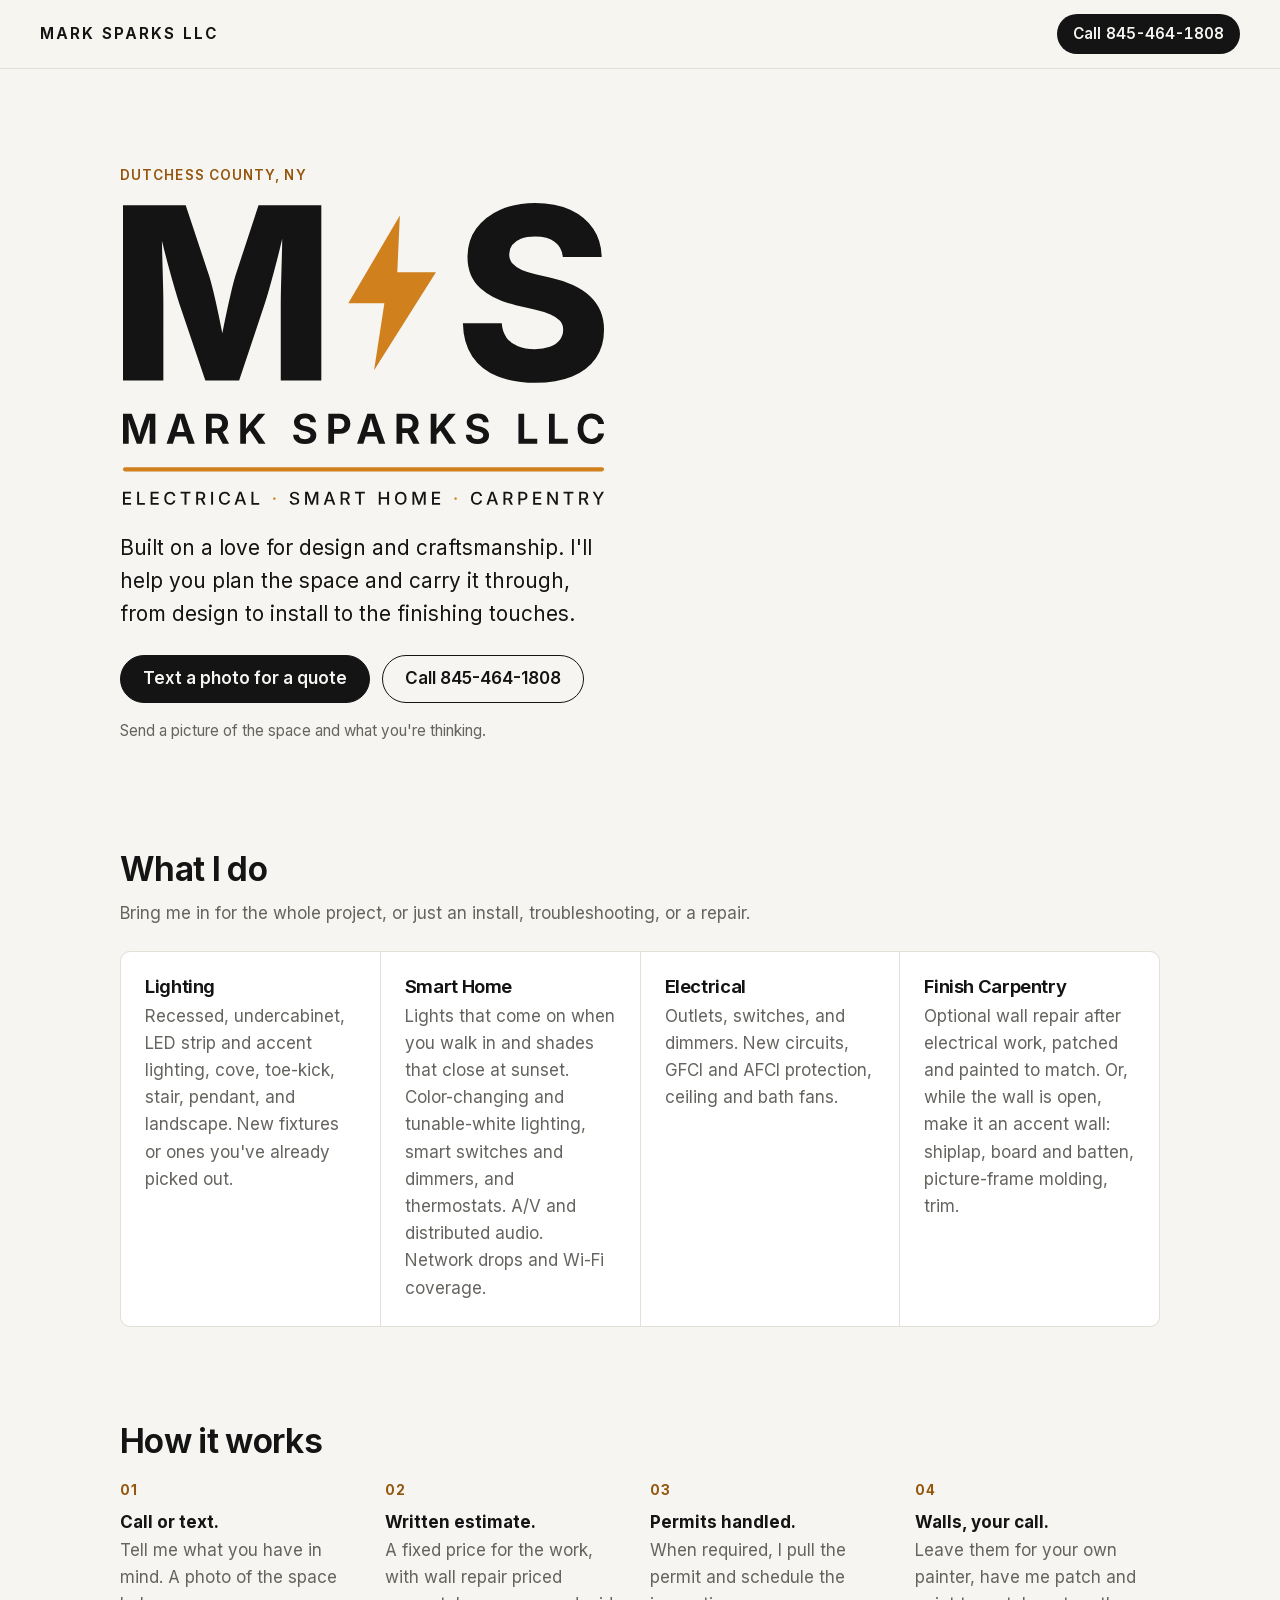
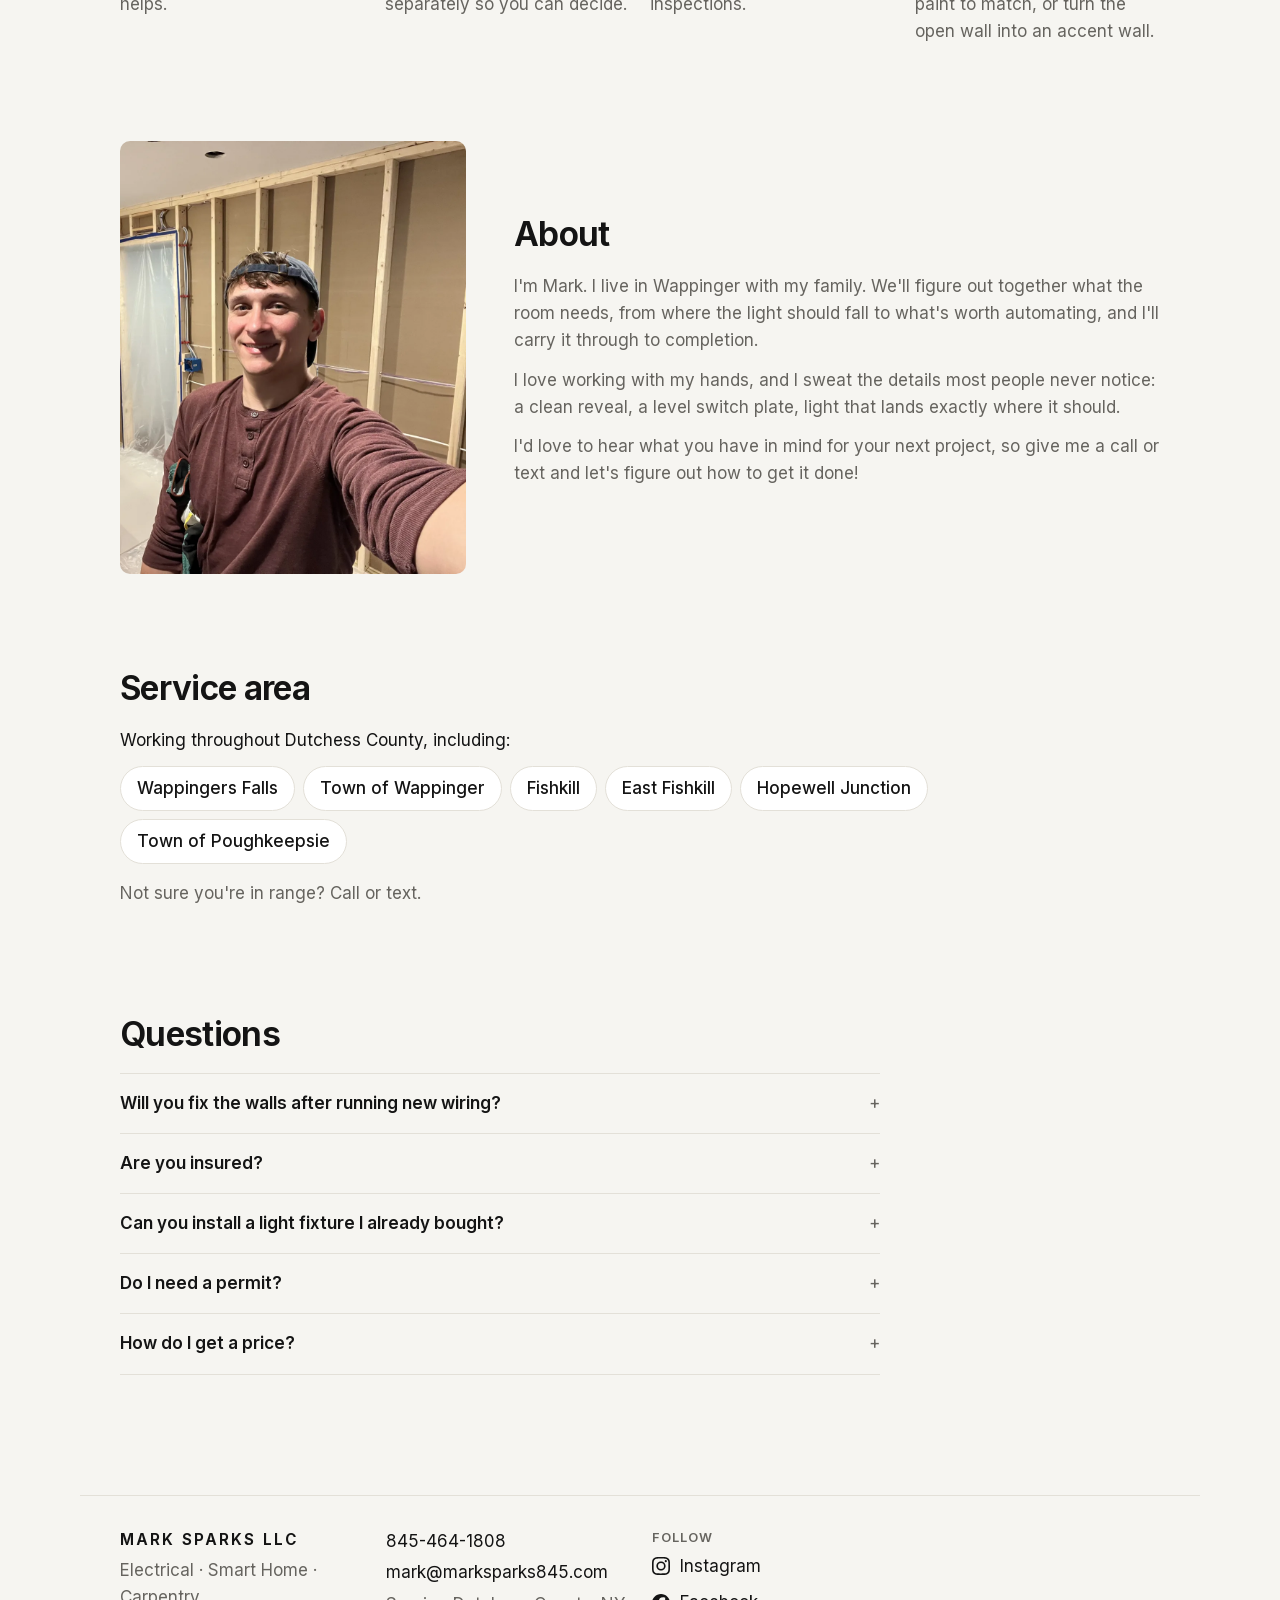
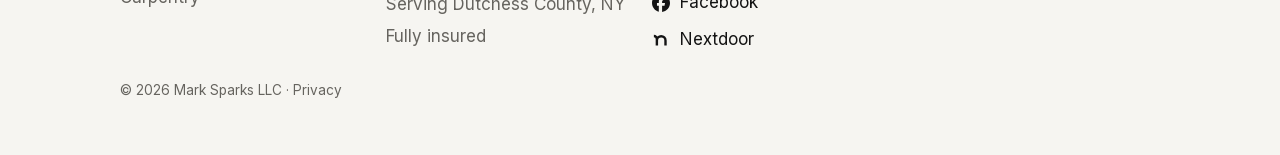
==== commit 2209de93: "Footer: add Follow column with Instagram, Facebook, Nextdoor Also list the profiles as sameAs in the" ====
--- a/src/index.html
+++ b/src/index.html
@@ -33,6 +33,11 @@
     "url": "https://marksparks845.com/",
     "telephone": "+1-845-464-1808",
     "email": "mark@marksparks845.com",
+    "sameAs": [
+      "https://www.instagram.com/marksparks845/",
+      "https://www.facebook.com/marksparks845",
+      "https://nextdoor.com/page/mark-sparks-llc"
+    ],
     "image": "https://marksparks845.com/photos/og.jpg",
     "areaServed": [
       { "@type": "AdministrativeArea", "name": "Dutchess County, NY" },
@@ -262,6 +267,14 @@
     <p class="muted">Serving Dutchess County, NY</p>
     <p class="muted">Fully insured</p>
   </div>
+  <div class="follow">
+    <p class="follow-head">Follow</p>
+    <ul>
+      <li><a href="https://www.instagram.com/marksparks845/"><svg viewBox="0 0 24 24" aria-hidden="true" focusable="false"><path fill="currentColor" d="M7.0301.084c-1.2768.0602-2.1487.264-2.911.5634-.7888.3075-1.4575.72-2.1228 1.3877-.6652.6677-1.075 1.3368-1.3802 2.127-.2954.7638-.4956 1.6365-.552 2.914-.0564 1.2775-.0689 1.6882-.0626 4.947.0062 3.2586.0206 3.6671.0825 4.9473.061 1.2765.264 2.1482.5635 2.9107.308.7889.72 1.4573 1.388 2.1228.6679.6655 1.3365 1.0743 2.1285 1.38.7632.295 1.6361.4961 2.9134.552 1.2773.056 1.6884.069 4.9462.0627 3.2578-.0062 3.668-.0207 4.9478-.0814 1.28-.0607 2.147-.2652 2.9098-.5633.7889-.3086 1.4578-.72 2.1228-1.3881.665-.6682 1.0745-1.3378 1.3795-2.1284.2957-.7632.4966-1.636.552-2.9124.056-1.2809.0692-1.6898.063-4.948-.0063-3.2583-.021-3.6668-.0817-4.9465-.0607-1.2797-.264-2.1487-.5633-2.9117-.3084-.7889-.72-1.4568-1.3876-2.1228C21.2982 1.33 20.628.9208 19.8378.6165 19.074.321 18.2017.1197 16.9244.0645 15.6471.0093 15.236-.005 11.977.0014 8.718.0076 8.31.0215 7.0301.0839m.1402 21.6932c-1.17-.0509-1.8053-.2453-2.2287-.408-.5606-.216-.96-.4771-1.3819-.895-.422-.4178-.6811-.8186-.9-1.378-.1644-.4234-.3624-1.058-.4171-2.228-.0595-1.2645-.072-1.6442-.079-4.848-.007-3.2037.0053-3.583.0607-4.848.05-1.169.2456-1.805.408-2.2282.216-.5613.4762-.96.895-1.3816.4188-.4217.8184-.6814 1.3783-.9003.423-.1651 1.0575-.3614 2.227-.4171 1.2655-.06 1.6447-.072 4.848-.079 3.2033-.007 3.5835.005 4.8495.0608 1.169.0508 1.8053.2445 2.228.408.5608.216.96.4754 1.3816.895.4217.4194.6816.8176.9005 1.3787.1653.4217.3617 1.056.4169 2.2263.0602 1.2655.0739 1.645.0796 4.848.0058 3.203-.0055 3.5834-.061 4.848-.051 1.17-.245 1.8055-.408 2.2294-.216.5604-.4763.96-.8954 1.3814-.419.4215-.8181.6811-1.3783.9-.4224.1649-1.0577.3617-2.2262.4174-1.2656.0595-1.6448.072-4.8493.079-3.2045.007-3.5825-.006-4.848-.0608M16.953 5.5864A1.44 1.44 0 1 0 18.39 4.144a1.44 1.44 0 0 0-1.437 1.4424M5.8385 12.012c.0067 3.4032 2.7706 6.1557 6.173 6.1493 3.4026-.0065 6.157-2.7701 6.1506-6.1733-.0065-3.4032-2.771-6.1565-6.174-6.1498-3.403.0067-6.156 2.771-6.1496 6.1738M8 12.0077a4 4 0 1 1 4.008 3.9921A3.9996 3.9996 0 0 1 8 12.0077"/></svg>Instagram</a></li>
+      <li><a href="https://www.facebook.com/marksparks845"><svg viewBox="0 0 24 24" aria-hidden="true" focusable="false"><path fill="currentColor" d="M9.101 23.691v-7.98H6.627v-3.667h2.474v-1.58c0-4.085 1.848-5.978 5.858-5.978.401 0 .955.042 1.468.103a8.68 8.68 0 0 1 1.141.195v3.325a8.623 8.623 0 0 0-.653-.036 26.805 26.805 0 0 0-.733-.009c-.707 0-1.259.096-1.675.309a1.686 1.686 0 0 0-.679.622c-.258.42-.374.995-.374 1.752v1.297h3.919l-.386 2.103-.287 1.564h-3.246v8.245C19.396 23.238 24 18.179 24 12.044c0-6.627-5.373-12-12-12s-12 5.373-12 12c0 5.628 3.874 10.35 9.101 11.647Z"/></svg>Facebook</a></li>
+      <li><a href="https://nextdoor.com/page/mark-sparks-llc"><svg viewBox="0 0 24 24" aria-hidden="true" focusable="false"><path fill="none" stroke="currentColor" stroke-width="3.2" d="M2.5 8c2.2 0 4 1.8 4 4v8.5M6.5 14a5.75 5.75 0 0 1 11.5 0v6.5"/></svg>Nextdoor</a></li>
+    </ul>
+  </div>
   <p class="legal muted">© <span id="year">2026</span> Mark Sparks LLC · <a href="privacy.html">Privacy</a></p>
 </footer>
 
--- a/src/styles.css
+++ b/src/styles.css
@@ -311,6 +311,13 @@
 .footer p { margin: 0 0 0.3rem; }
 .footer a { text-decoration: none; }
 .footer a:hover { text-decoration: underline; }
+.follow-head {
+  color: var(--muted); font-weight: 600; font-size: 0.8rem;
+  letter-spacing: 0.08em; text-transform: uppercase;
+}
+.follow ul { list-style: none; margin: 0; padding: 0; display: grid; gap: 0.35rem; }
+.follow a { display: inline-flex; align-items: center; gap: 10px; }
+.follow svg { width: 18px; height: 18px; flex: none; }
 .legal { grid-column: 1 / -1; font-size: 0.85rem; }
 
 /* ---------- Lightbox ---------- */
